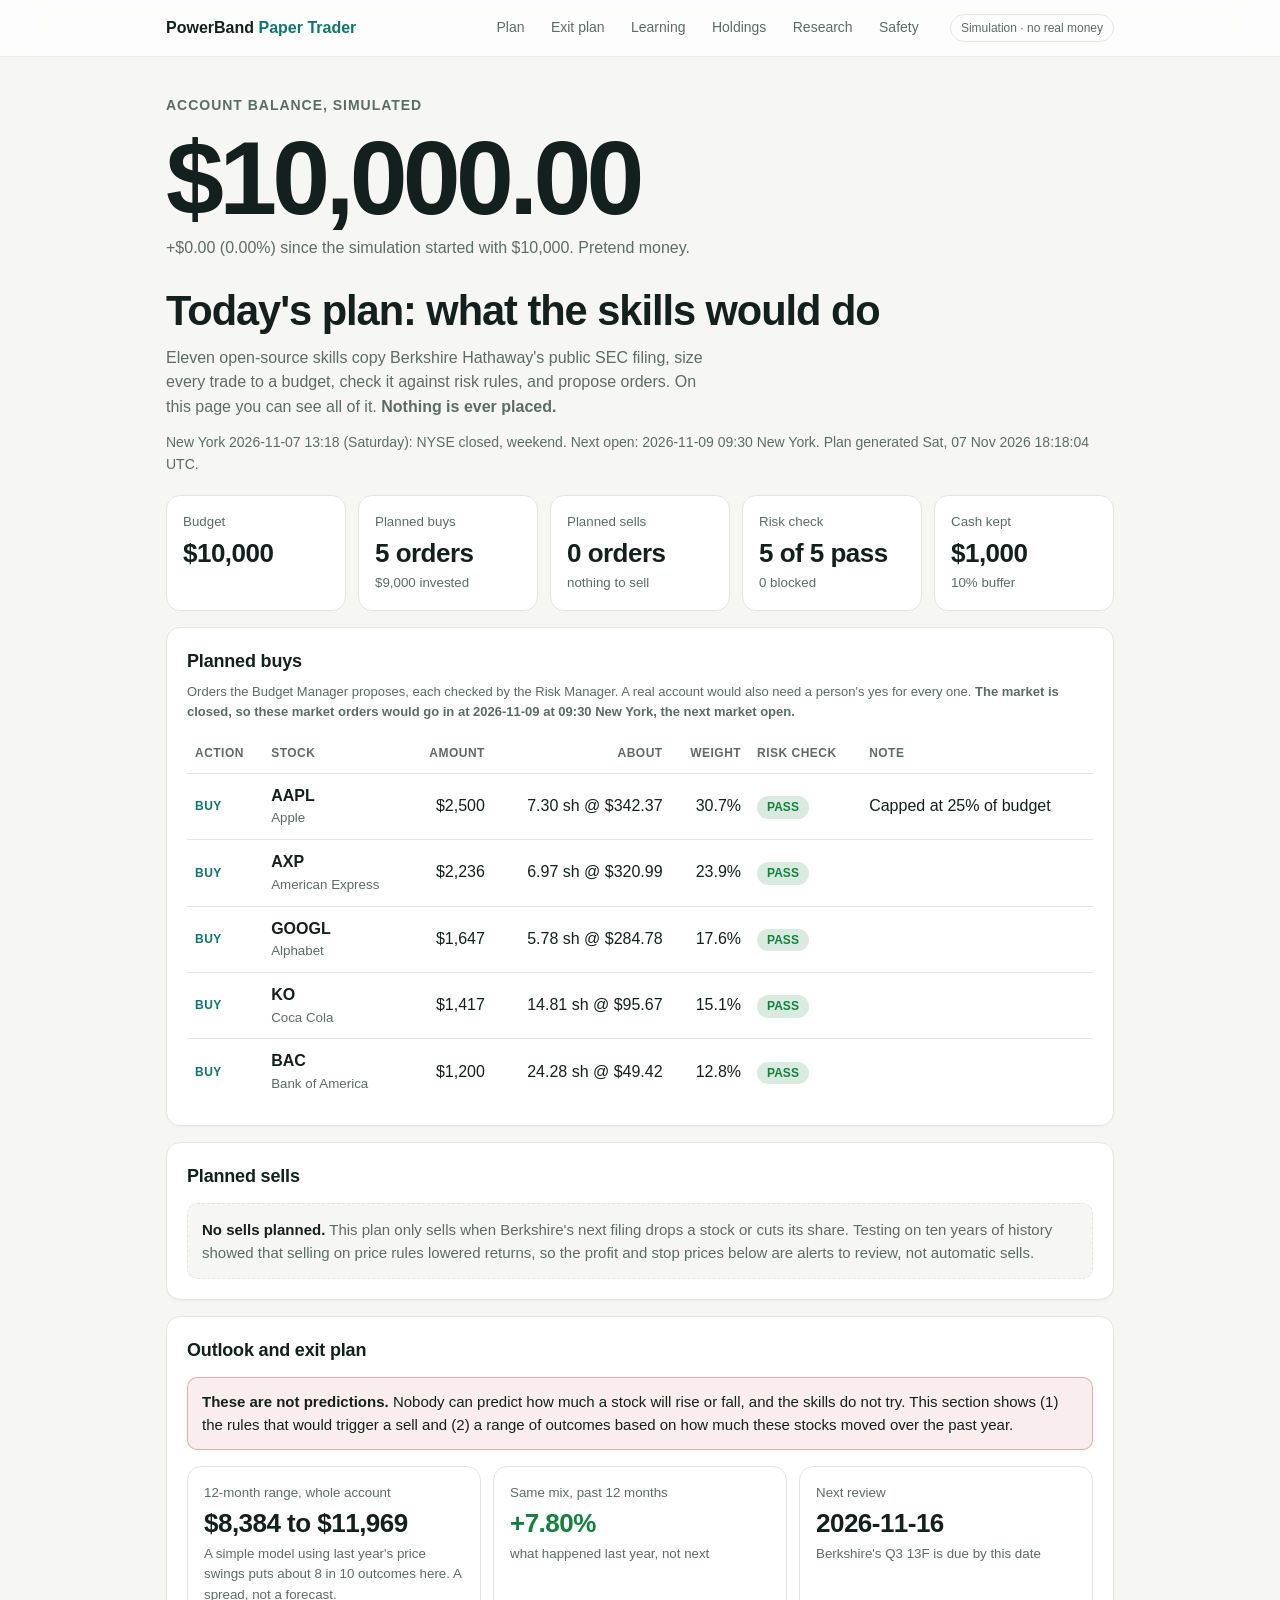
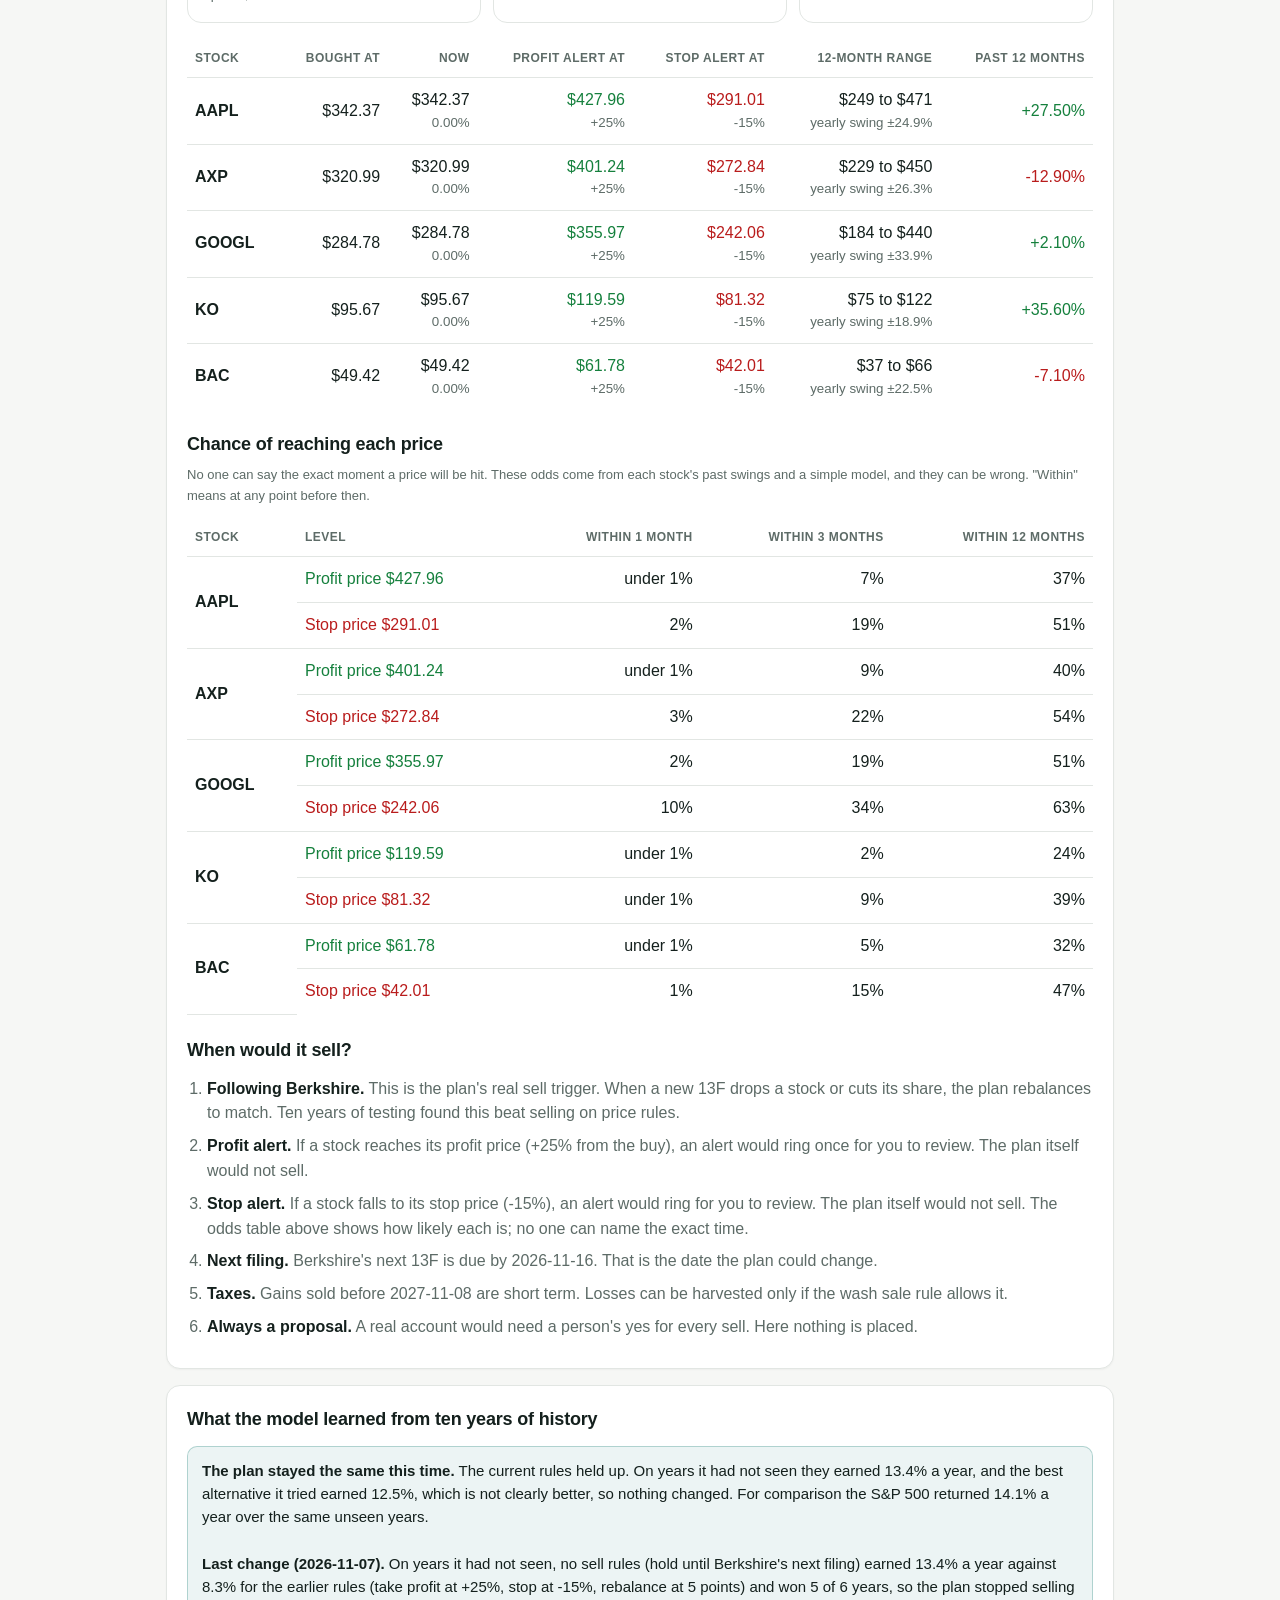
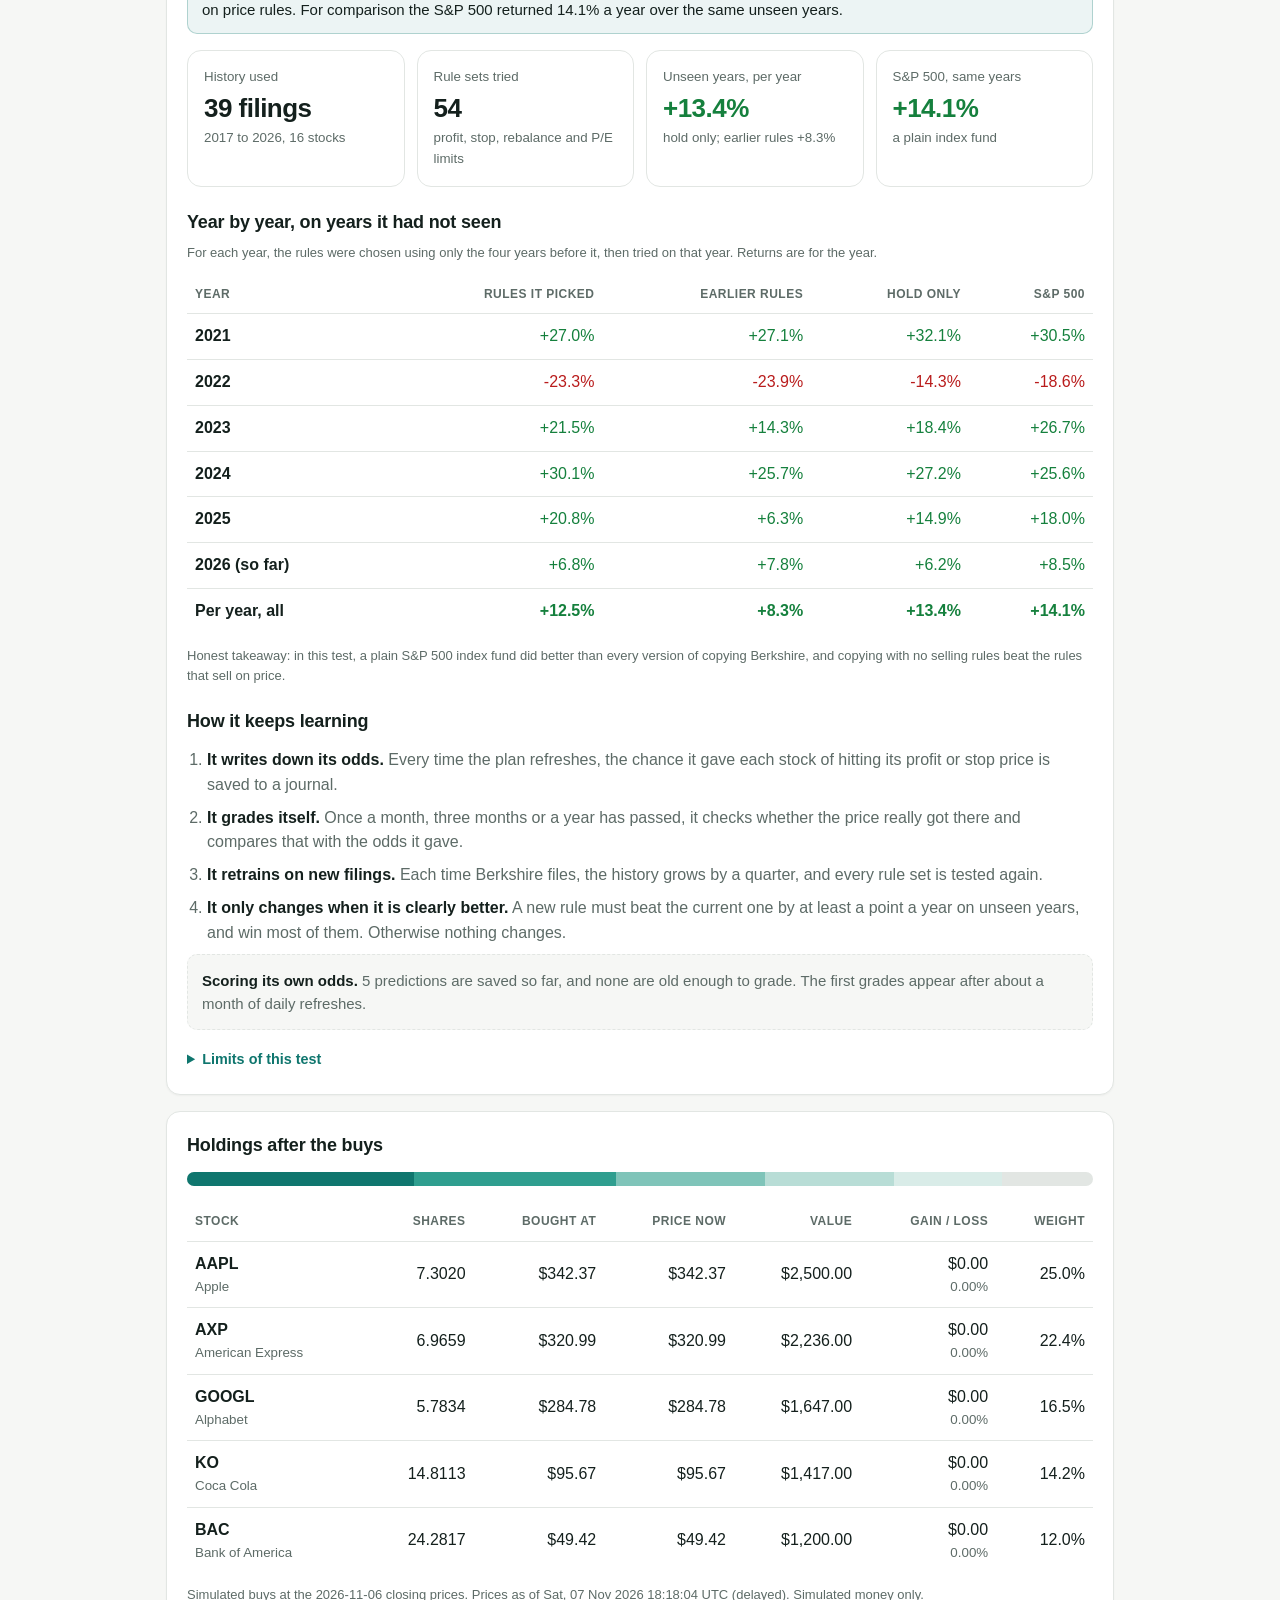
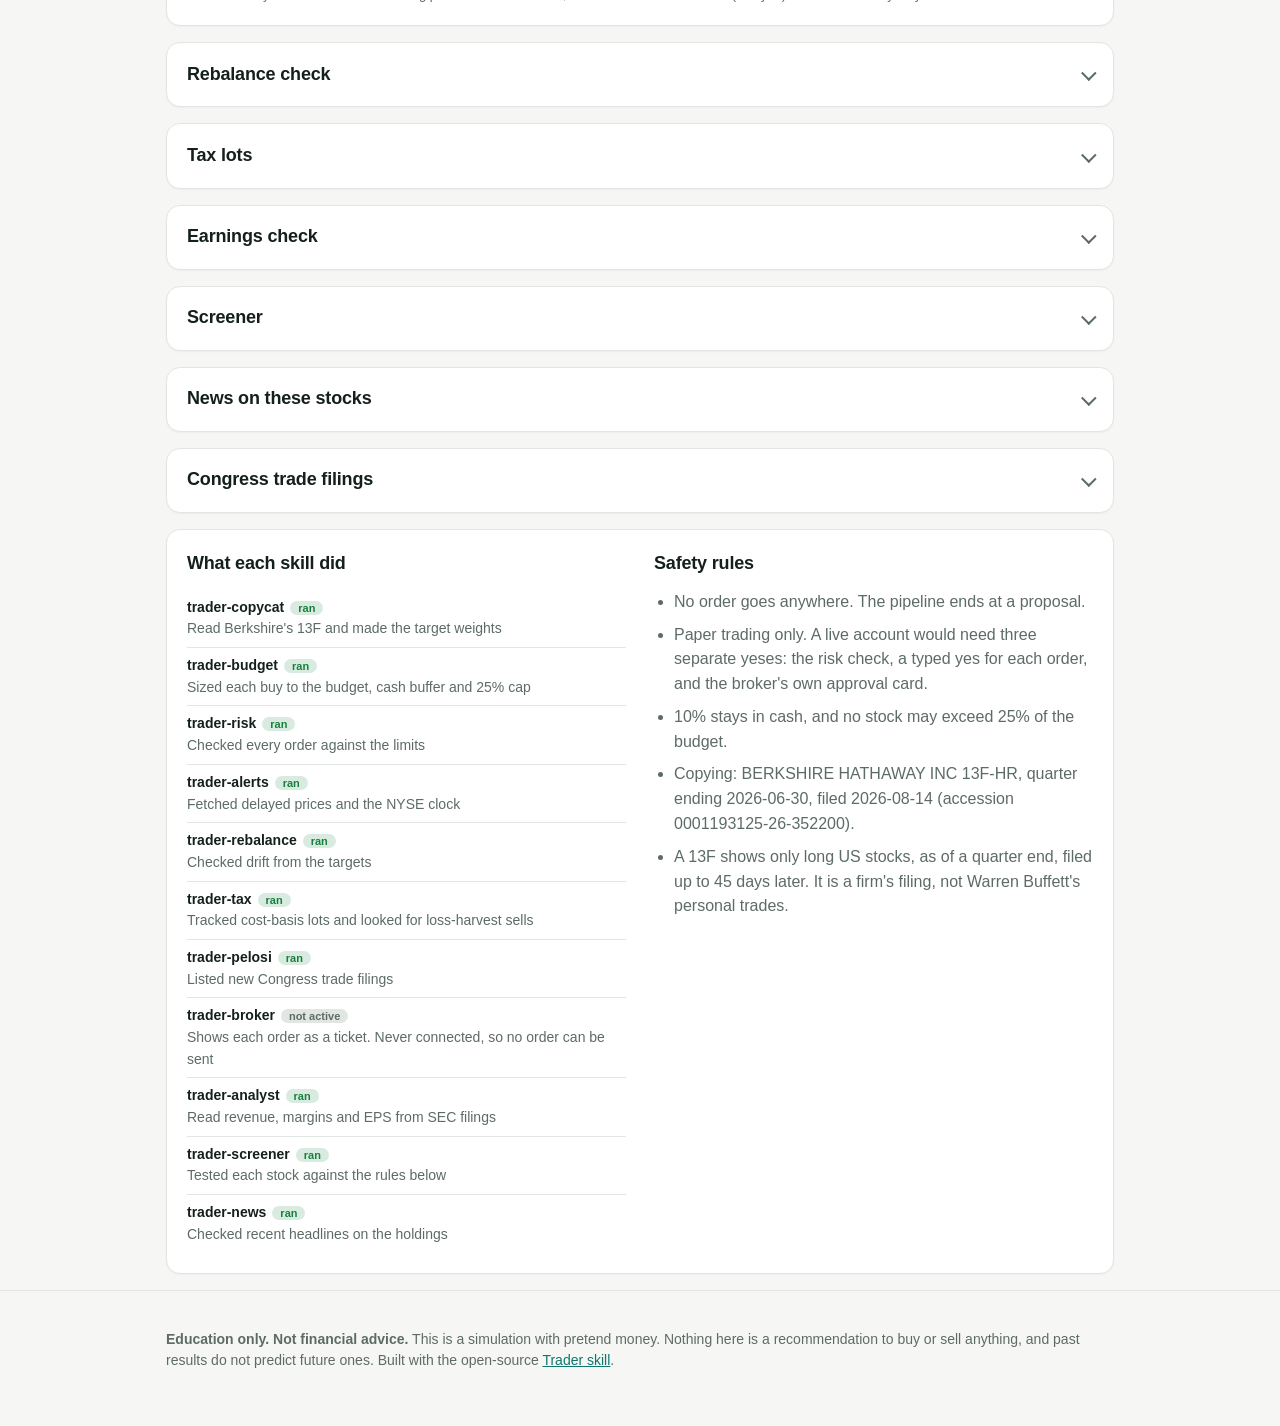
==== index.html @ 928fa353 "Make holdings, rebalance drift, tax lots and exit-plan prices live Co-Authored-By: Claude Sonnet 5.5" ====
<!doctype html>
<html lang="en">
<head>
<meta charset="utf-8">
<meta name="viewport" content="width=device-width, initial-scale=1">
<title>PowerBand Paper Trader</title>
<meta name="description" content="A paper-trading dashboard: a $10,000 simulated portfolio that copies Berkshire Hathaway's public 13F filing. Simulated money only.">
<link rel="icon" href="data:image/svg+xml,%3Csvg xmlns='http://www.w3.org/2000/svg' viewBox='0 0 32 32'%3E%3Crect width='32' height='32' rx='7' fill='%230f766e'/%3E%3Cpath d='M6 22l7-8 5 4 8-10' fill='none' stroke='white' stroke-width='3' stroke-linecap='round' stroke-linejoin='round'/%3E%3C/svg%3E">
<link rel="stylesheet" href="styles.css">
</head>
<body>
<header class="top"><div class="wrap bar">
  <a class="brand" href="/">PowerBand <span>Paper Trader</span></a>
  <nav class="nav" aria-label="Sections"><a href="#plan">Plan</a><a href="#outlook">Exit plan</a><a href="#learning">Learning</a><a href="#holdings-sec">Holdings</a><a href="#research">Research</a><a href="#safety">Safety</a></nav>
  <span class="pill">Simulation · no real money</span>
</div></header>

<main class="wrap">
  <section class="total" aria-live="polite">
    <small>Account balance, simulated</small>
    <div class="big" id="bigtotal">$--</div>
    <div class="bigsub" id="bigsub"></div>
  </section>
  <section class="hero">
    <h1>Today's plan: what the skills would do</h1>
    <p class="lead">Eleven open-source skills copy Berkshire Hathaway's public SEC filing, size every trade to a budget, check it against risk rules, and propose orders. On this page you can see all of it. <b>Nothing is ever placed.</b></p>
    <p class="status" id="status"></p>
  </section>

  <div class="tabs" role="tablist" id="tabs"></div>
  <section class="cards" id="cards"></section>

  <section class="panel" id="plan"><h2>Planned buys</h2>
    <p class="fine top0">Orders the Budget Manager proposes, each checked by the Risk Manager. A real account would also need a person's yes for every one. <b id="buytime"></b></p>
    <div class="tablewrap"><table id="buys"><thead><tr><th>Action</th><th>Stock</th><th class="n">Amount</th><th class="n">About</th><th class="n">Weight</th><th>Risk check</th><th>Note</th></tr></thead><tbody></tbody></table></div>
  </section>

  <section class="panel"><h2>Planned sells</h2><div id="sells"></div></section>

  <section class="panel" id="outlook"><h2>Outlook and exit plan</h2>
    <div class="warn"><b>These are not predictions.</b> Nobody can predict how much a stock will rise or fall, and the skills do not try. This section shows (1) the rules that would trigger a sell and (2) a range of outcomes based on how much these stocks moved over the past year.</div>
    <div class="cards" id="ocards"></div>
    <div class="tablewrap"><table id="exit"><thead><tr><th>Stock</th><th class="n">Bought at</th><th class="n">Now</th><th class="n">Sell for profit at</th><th class="n">Sell to cut loss at</th><th class="n">12-month range</th><th class="n">Past 12 months</th></tr></thead><tbody></tbody></table></div>
    <h2 class="sub">Chance of reaching each price</h2>
    <p class="fine top0">No one can say the exact moment a price will be hit. These odds come from each stock's past swings and a simple model, and they can be wrong. "Within" means at any point before then.</p>
    <div class="tablewrap"><table id="odds"><thead><tr><th>Stock</th><th>Level</th><th class="n">Within 1 month</th><th class="n">Within 3 months</th><th class="n">Within 12 months</th></tr></thead><tbody></tbody></table></div>
    <h2 class="sub">When would it sell?</h2>
    <ol class="steps" id="when"></ol>
  </section>

  <section class="panel" id="learning"><h2>What the model learned from ten years of history</h2>
    <div class="note" id="ldecision"></div>
    <div class="cards" id="lcards"></div>
    <h2 class="sub">Year by year, on years it had not seen</h2>
    <p class="fine top0">For each year, the rules were chosen using only the four years before it, then tried on that year. Returns are for the year.</p>
    <div class="tablewrap"><table id="lfolds"><thead><tr><th>Year</th><th class="n">Rules it picked</th><th class="n">Earlier rules</th><th class="n">Hold only</th><th class="n">S&amp;P 500</th></tr></thead><tbody></tbody></table></div>
    <p class="fine" id="ltake"></p>
    <h2 class="sub">How it keeps learning</h2>
    <ol class="steps">
      <li><b>It writes down its odds.</b> Every time the plan refreshes, the chance it gave each stock of hitting its profit or stop price is saved to a journal.</li>
      <li><b>It grades itself.</b> Once a month, three months or a year has passed, it checks whether the price really got there and compares that with the odds it gave.</li>
      <li><b>It retrains on new filings.</b> Each time Berkshire files, the history grows by a quarter, and every rule set is tested again.</li>
      <li><b>It only changes when it is clearly better.</b> A new rule must beat the current one by at least a point a year on unseen years, and win most of them. Otherwise nothing changes.</li>
    </ol>
    <div class="empty" id="lcal"></div>
    <details class="inner"><summary>Limits of this test</summary><ul class="notes" id="lcav"></ul></details>
  </section>

  <section class="panel" id="holdings-sec"><h2>Holdings after the buys</h2>
    <div class="alloc" id="alloc" aria-hidden="true"></div>
    <div class="tablewrap"><table id="holdings"><thead><tr><th>Stock</th><th class="n">Shares</th><th class="n">Bought at</th><th class="n">Price now</th><th class="n">Value</th><th class="n">Gain / loss</th><th class="n">Weight</th></tr></thead><tbody></tbody></table></div>
    <p class="fine" id="stamp"></p>
  </section>

  <details class="panel fold" id="research"><summary><h2>Rebalance check</h2></summary>
    <p class="fine top0" id="rebnote"></p>
    <div class="tablewrap"><table id="reb"><thead><tr><th>Stock</th><th class="n">Now</th><th class="n">Target</th><th class="n">Drift</th><th>Action</th></tr></thead><tbody></tbody></table></div>
  </details>

  <details class="panel fold"><summary><h2>Tax lots</h2></summary>
    <div class="tablewrap"><table id="lots"><thead><tr><th>Lot</th><th>Bought</th><th class="n">Shares</th><th class="n">Cost</th><th class="n">Value</th><th class="n">Gain / loss</th><th>Term</th></tr></thead><tbody></tbody></table></div>
    <p class="fine" id="taxnote"></p>
  </details>

  <details class="panel fold"><summary><h2>Earnings check</h2></summary>
    <p class="fine top0">Read straight from each company's SEC filings (latest quarter against the same quarter a year earlier, plus trailing twelve months).</p>
    <div class="tablewrap"><table id="earn"><thead><tr><th>Stock</th><th>Quarter ended</th><th class="n">Revenue (12 mo)</th><th class="n">Revenue growth</th><th class="n">EPS (12 mo)</th><th class="n">Operating margin</th></tr></thead><tbody></tbody></table></div>
  </details>

  <details class="panel fold"><summary><h2>Screener</h2></summary>
    <p class="fine top0" id="scrnote"></p>
    <div class="tablewrap"><table id="scr"><thead><tr><th>Stock</th><th>Result</th><th>Why</th></tr></thead><tbody></tbody></table></div>
  </details>

  <details class="panel fold"><summary><h2>News on these stocks</h2></summary>
    <p class="fine top0">Headlines from the last 72 hours. The monitor flags them; it does not trade on them.</p>
    <ul class="list news" id="news"></ul>
  </details>

  <details class="panel fold"><summary><h2>Congress trade filings</h2></summary>
    <p class="fine top0">Latest stock-trade disclosures filed by Nancy Pelosi with the House Clerk. The tracker lists new filings; it does not copy them.</p>
    <ul class="list" id="congress"></ul>
  </details>

  <section class="panel two" id="safety">
    <div><h2>What each skill did</h2><ul class="skills" id="skills"></ul></div>
    <div><h2>Safety rules</h2>
      <ul class="notes">
        <li>No order goes anywhere. The pipeline ends at a proposal.</li>
        <li>Paper trading only. A live account would need three separate yeses: the risk check, a typed yes for each order, and the broker's own approval card.</li>
        <li>10% stays in cash, and no stock may exceed 25% of the budget.</li>
        <li id="srcnote"></li>
        <li>A 13F shows only long US stocks, as of a quarter end, filed up to 45 days later. It is a firm's filing, not Warren Buffett's personal trades.</li>
      </ul></div>
  </section>
</main>

<footer class="foot"><div class="wrap">
  <p><b>Education only. Not financial advice.</b> This is a simulation with pretend money. Nothing here is a recommendation to buy or sell anything, and past results do not predict future ones. Built with the open-source <a href="https://github.com/Jakeschincariol/trader-skill">Trader skill</a>.</p>
</div></footer>
<script src="app.js"></script>
</body>
</html>
---- styles.css ----
:root{--bg:#f6f7f5;--card:#fff;--ink:#14201d;--mute:#5d6b67;--line:#e2e6e3;--brand:#0f766e;--up:#15803d;--down:#b91c1c;--bar1:#0f766e;--bar2:#2f9e8f;--bar3:#7fc4b9;--bar4:#b8ddd6;--bar5:#d9ece8}
@media (prefers-color-scheme:dark){:root:not([data-theme=light]){--bg:#0d1412;--card:#141d1a;--ink:#e8f0ed;--line:#25322e;--brand:#2dd4bf;--up:#4ade80;--down:#f87171;--bar1:#2dd4bf;--bar2:#1fa898;--bar3:#17806f;--bar4:#115e52;--bar5:#0d4a41}}
@media (prefers-color-scheme:dark){:root:not([data-theme=light]){--mute:#9bafa8}}
*{box-sizing:border-box}
body{margin:0;background:var(--bg);color:var(--ink);font:16px/1.55 -apple-system,BlinkMacSystemFont,"Segoe UI",Roboto,sans-serif}
.wrap{max-width:980px;margin:0 auto;padding:0 16px}
.top{position:sticky;top:0;z-index:10;background:color-mix(in srgb,var(--card) 72%,transparent);-webkit-backdrop-filter:blur(20px) saturate(180%);backdrop-filter:blur(20px) saturate(180%);border-bottom:1px solid color-mix(in srgb,var(--line) 70%,transparent)}
.bar{display:flex;justify-content:space-between;align-items:center;gap:12px;height:56px}
.brand{font-weight:700;color:var(--ink);text-decoration:none}.brand span{color:var(--brand)}
.pill{font-size:12px;border:1px solid var(--line);border-radius:99px;padding:4px 10px;color:var(--mute);white-space:nowrap}
.hero{padding:40px 0 20px}
h1{font-size:clamp(1.75rem,5vw,2.6rem);line-height:1.08;margin:0 0 .75rem;letter-spacing:-.025em;font-weight:700}
h2{font-size:1.125rem;margin:0 0 .75rem;letter-spacing:-.01em}
.lead{color:var(--mute);max-width:62ch;margin:0}
.tabs{display:flex;gap:8px;margin:20px 0}
.tabs button{font:inherit;font-weight:600;padding:9px 18px;border-radius:99px;border:1px solid var(--line);background:var(--card);color:var(--ink);cursor:pointer}
.tabs button[aria-selected=true]{background:var(--brand);border-color:var(--brand);color:#fff}
.cards{display:grid;grid-template-columns:repeat(auto-fit,minmax(165px,1fr));gap:12px;margin-bottom:16px}
.card{background:var(--card);border:1px solid var(--line);border-radius:14px;padding:16px}
.card small{color:var(--mute);display:block}.card b{font-size:26px;letter-spacing:-.02em;font-variant-numeric:tabular-nums}
.panel{background:var(--card);border:1px solid var(--line);border-radius:14px;padding:20px;margin-bottom:16px}
.two{display:grid;grid-template-columns:1fr 1fr;gap:28px}
@media(max-width:720px){.two{grid-template-columns:1fr}}
.alloc{display:flex;height:14px;border-radius:7px;overflow:hidden;margin-bottom:16px;background:var(--line)}
.tablewrap{overflow-x:auto}
table{width:100%;border-collapse:collapse;font-variant-numeric:tabular-nums;min-width:600px}
th,td{padding:10px 8px;border-bottom:1px solid var(--line);text-align:left;white-space:nowrap}
th{font-size:12px;color:var(--mute);font-weight:600;text-transform:uppercase;letter-spacing:.04em}
.n{text-align:right}tbody tr:last-child td{border-bottom:0}
td small{display:block;color:var(--mute)}
.up{color:var(--up)}.down{color:var(--down)}
.fine{font-size:13px;color:var(--mute);margin:12px 0 0}
.steps,.notes{margin:0;padding-left:20px;color:var(--mute)}.steps li,.notes li{margin-bottom:8px}.steps b{color:var(--ink)}
.foot{border-top:1px solid var(--line);padding:24px 0 40px;color:var(--mute);font-size:14px}
a{color:var(--brand)}
.status{font-size:14px;color:var(--mute);margin:12px 0 0}
.top0{margin:-6px 0 12px}
.v{display:inline-block;font-size:12px;font-weight:700;border-radius:99px;padding:2px 10px}
.v.PASS{background:color-mix(in srgb,var(--up) 16%,transparent);color:var(--up)}
.v.BLOCK{background:color-mix(in srgb,var(--down) 16%,transparent);color:var(--down)}
.act{font-weight:700;letter-spacing:.04em;font-size:12px;color:var(--brand)}
.empty{background:var(--bg);border:1px dashed var(--line);border-radius:10px;padding:14px;color:var(--mute);font-size:15px}
.empty b{color:var(--ink)}
.list{list-style:none;margin:0;padding:0}.list li{padding:9px 0;border-bottom:1px solid var(--line);display:flex;justify-content:space-between;gap:10px}.list li:last-child{border:0}
.skills{list-style:none;margin:0;padding:0}.skills li{padding:7px 0;border-bottom:1px solid var(--line);font-size:14px;color:var(--mute)}.skills li:last-child{border:0}
.skills b{color:var(--ink);display:block}.tag{font-size:11px;font-weight:700;border-radius:99px;padding:1px 8px;margin-left:6px;background:var(--line);color:var(--mute)}.tag.ran{background:color-mix(in srgb,var(--up) 16%,transparent);color:var(--up)}
.news li{display:block}.news small{display:block;color:var(--mute);font-size:12px}
.total{padding:36px 0 4px;text-align:left}
.total small{color:var(--mute);font-size:14px;font-weight:600;text-transform:uppercase;letter-spacing:.06em}
.big{font-size:clamp(48px,12vw,104px);font-weight:800;line-height:1;letter-spacing:-.04em;font-variant-numeric:tabular-nums;margin:8px 0 6px}
.bigsub{color:var(--mute);font-size:16px}.bigsub .up,.bigsub .down{font-weight:700}
.hero{padding-top:24px}
.warn{background:color-mix(in srgb,var(--down) 8%,transparent);border:1px solid color-mix(in srgb,var(--down) 30%,transparent);border-radius:10px;padding:12px 14px;margin:0 0 16px;font-size:15px}
h2.sub{margin-top:22px}td small.n,td.n small{display:block;color:var(--mute)}

/* ---- Apple-style refinements ---- */
html{scroll-behavior:smooth;scroll-padding-top:4.5rem}
.nav{display:flex;gap:.25rem;margin-left:auto;margin-right:.5rem;overflow-x:auto;scrollbar-width:none}
.nav::-webkit-scrollbar{display:none}
.nav a{color:var(--mute);text-decoration:none;font-size:.875rem;font-weight:500;padding:.35rem .7rem;border-radius:99px;white-space:nowrap;transition:background-color .15s,color .15s}
.nav a:hover{background:color-mix(in srgb,var(--ink) 7%,transparent);color:var(--ink)}
@media(max-width:640px){.pill{display:none}.nav{margin-right:0}}
/* press feedback is instant: it lives on :active, not on release */
.tabs button,.nav a,summary{transition:transform .1s ease-out,background-color .15s}
.tabs button:active,.nav a:active{transform:scale(.96)}
.card,.panel{transition:transform .2s cubic-bezier(.2,.8,.2,1),box-shadow .2s}
.panel{box-shadow:0 1px 2px rgba(0,0,0,.04)}
/* big number: heavy, tightly tracked, tabular so digits never jump while it counts */
.big{letter-spacing:-.045em;font-feature-settings:"tnum"}
.total small{letter-spacing:.07em}
/* folded sections: the common path stays open, detail is one tap deeper */
.fold{padding:0}
.fold>summary{list-style:none;cursor:pointer;padding:1.1rem 1.25rem;display:flex;justify-content:space-between;align-items:center;gap:1rem;-webkit-user-select:none;user-select:none}
.fold>summary::-webkit-details-marker{display:none}
.fold>summary h2{margin:0}
.fold>summary::after{content:"";width:.55rem;height:.55rem;border-right:2px solid var(--mute);border-bottom:2px solid var(--mute);transform:rotate(45deg) translateY(-2px);transition:transform .25s cubic-bezier(.2,.8,.2,1);flex:none}
.fold[open]>summary::after{transform:rotate(-135deg) translateY(-2px)}
.fold>summary:active{background:color-mix(in srgb,var(--ink) 4%,transparent)}
.fold>:not(summary){margin-left:1.25rem;margin-right:1.25rem}
.fold>:last-child{margin-bottom:1.25rem}
.fold[open]>summary{padding-bottom:.6rem}
.foldhint{font-size:.8125rem;color:var(--mute);margin:.25rem 0 1rem}
/* accessibility */
@media (prefers-reduced-motion:reduce){html{scroll-behavior:auto}*{transition-duration:.01ms!important;animation:none!important}}
@media (prefers-reduced-transparency:reduce){.top{background:var(--card);-webkit-backdrop-filter:none;backdrop-filter:none}}
@media (prefers-contrast:more){:root{--line:#7a8782;--mute:#2f3a37}.panel,.card{border-width:2px}.top{background:var(--card);-webkit-backdrop-filter:none;backdrop-filter:none}}
@media (prefers-contrast:more) and (prefers-color-scheme:dark){:root:not([data-theme=light]){--line:#8aa09a;--mute:#cfe0da}}
:focus-visible{outline:2px solid var(--brand);outline-offset:2px;border-radius:6px}
.note{background:color-mix(in srgb,var(--brand) 8%,transparent);border:1px solid color-mix(in srgb,var(--brand) 28%,transparent);border-radius:10px;padding:12px 14px;margin:0 0 16px;font-size:15px}
details.inner{margin-top:14px}details.inner summary{cursor:pointer;color:var(--brand);font-size:.9rem;font-weight:600;padding:.25rem 0}
.livedot{display:inline-block;font-size:.72em;font-weight:600;padding:.05em .45em;border-radius:99px;background:color-mix(in srgb,var(--up,#1a7f37) 16%,transparent);color:var(--up,#1a7f37);vertical-align:.08em}
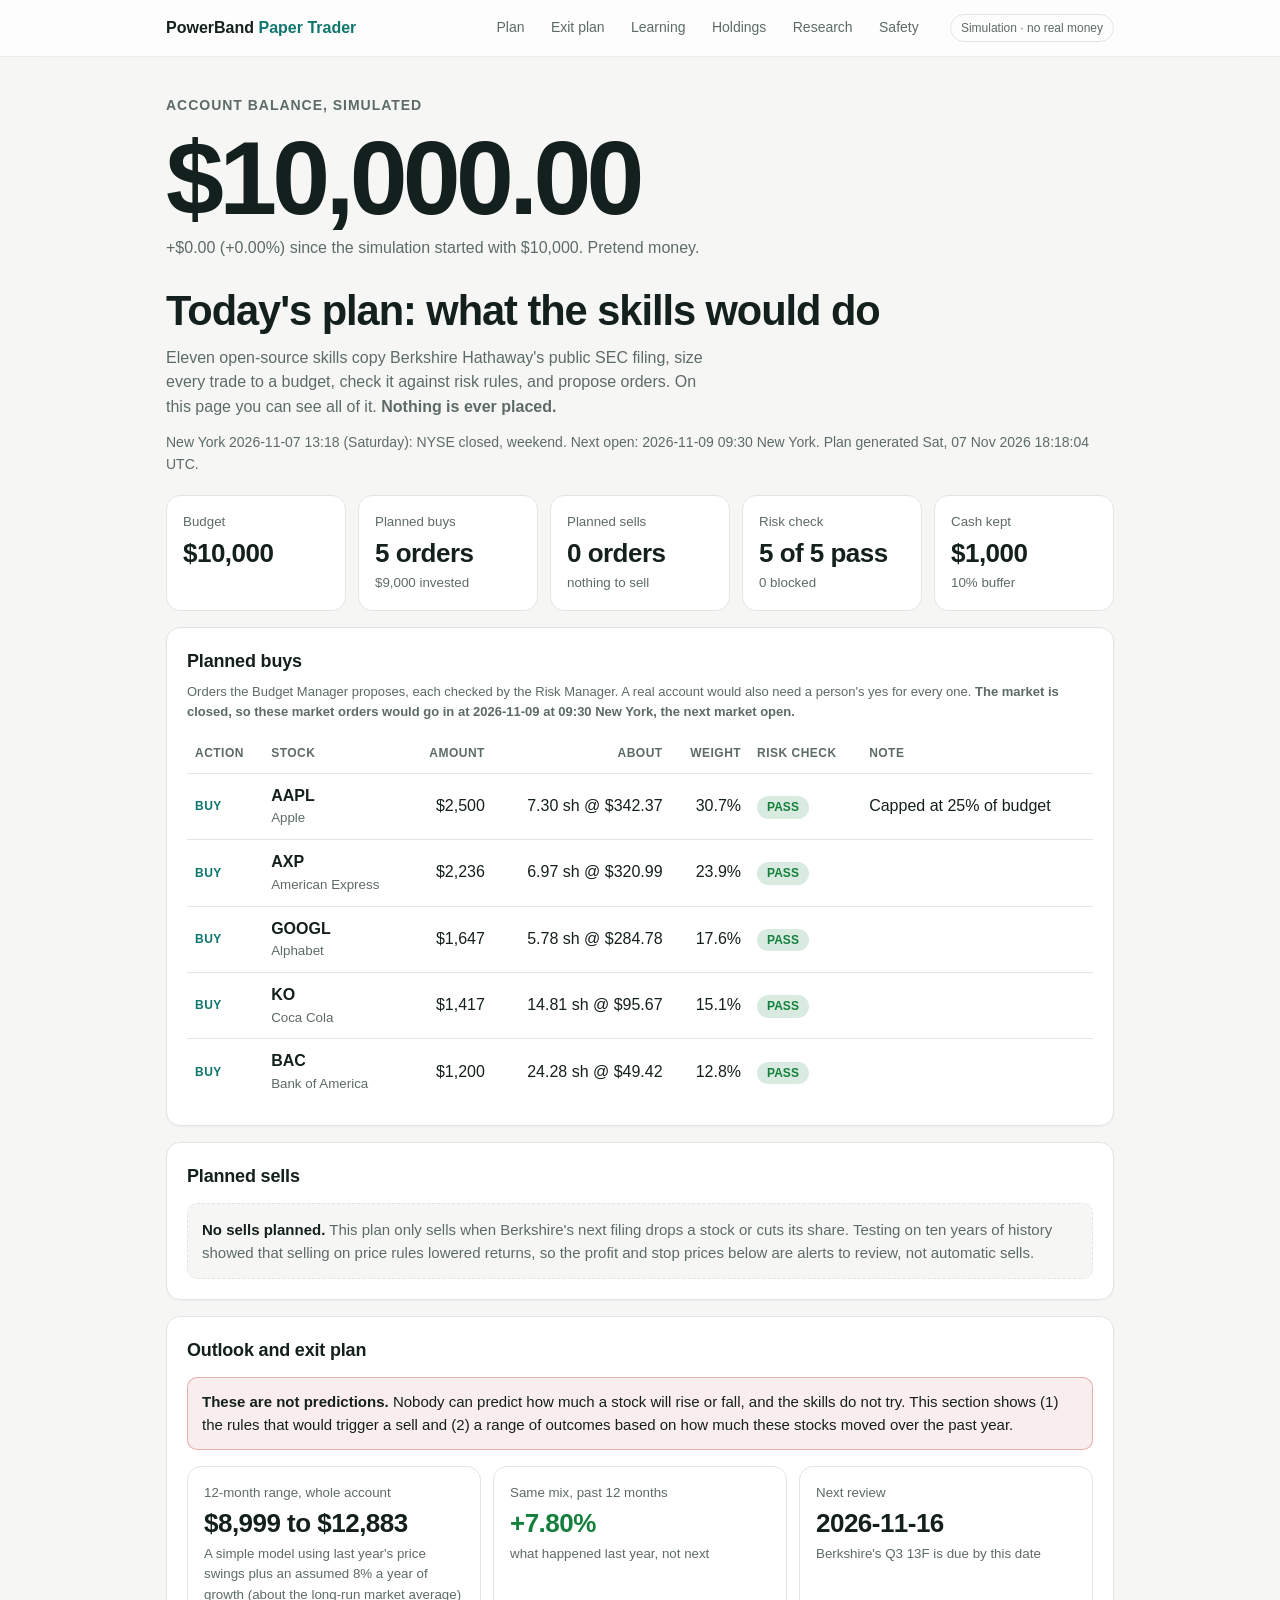
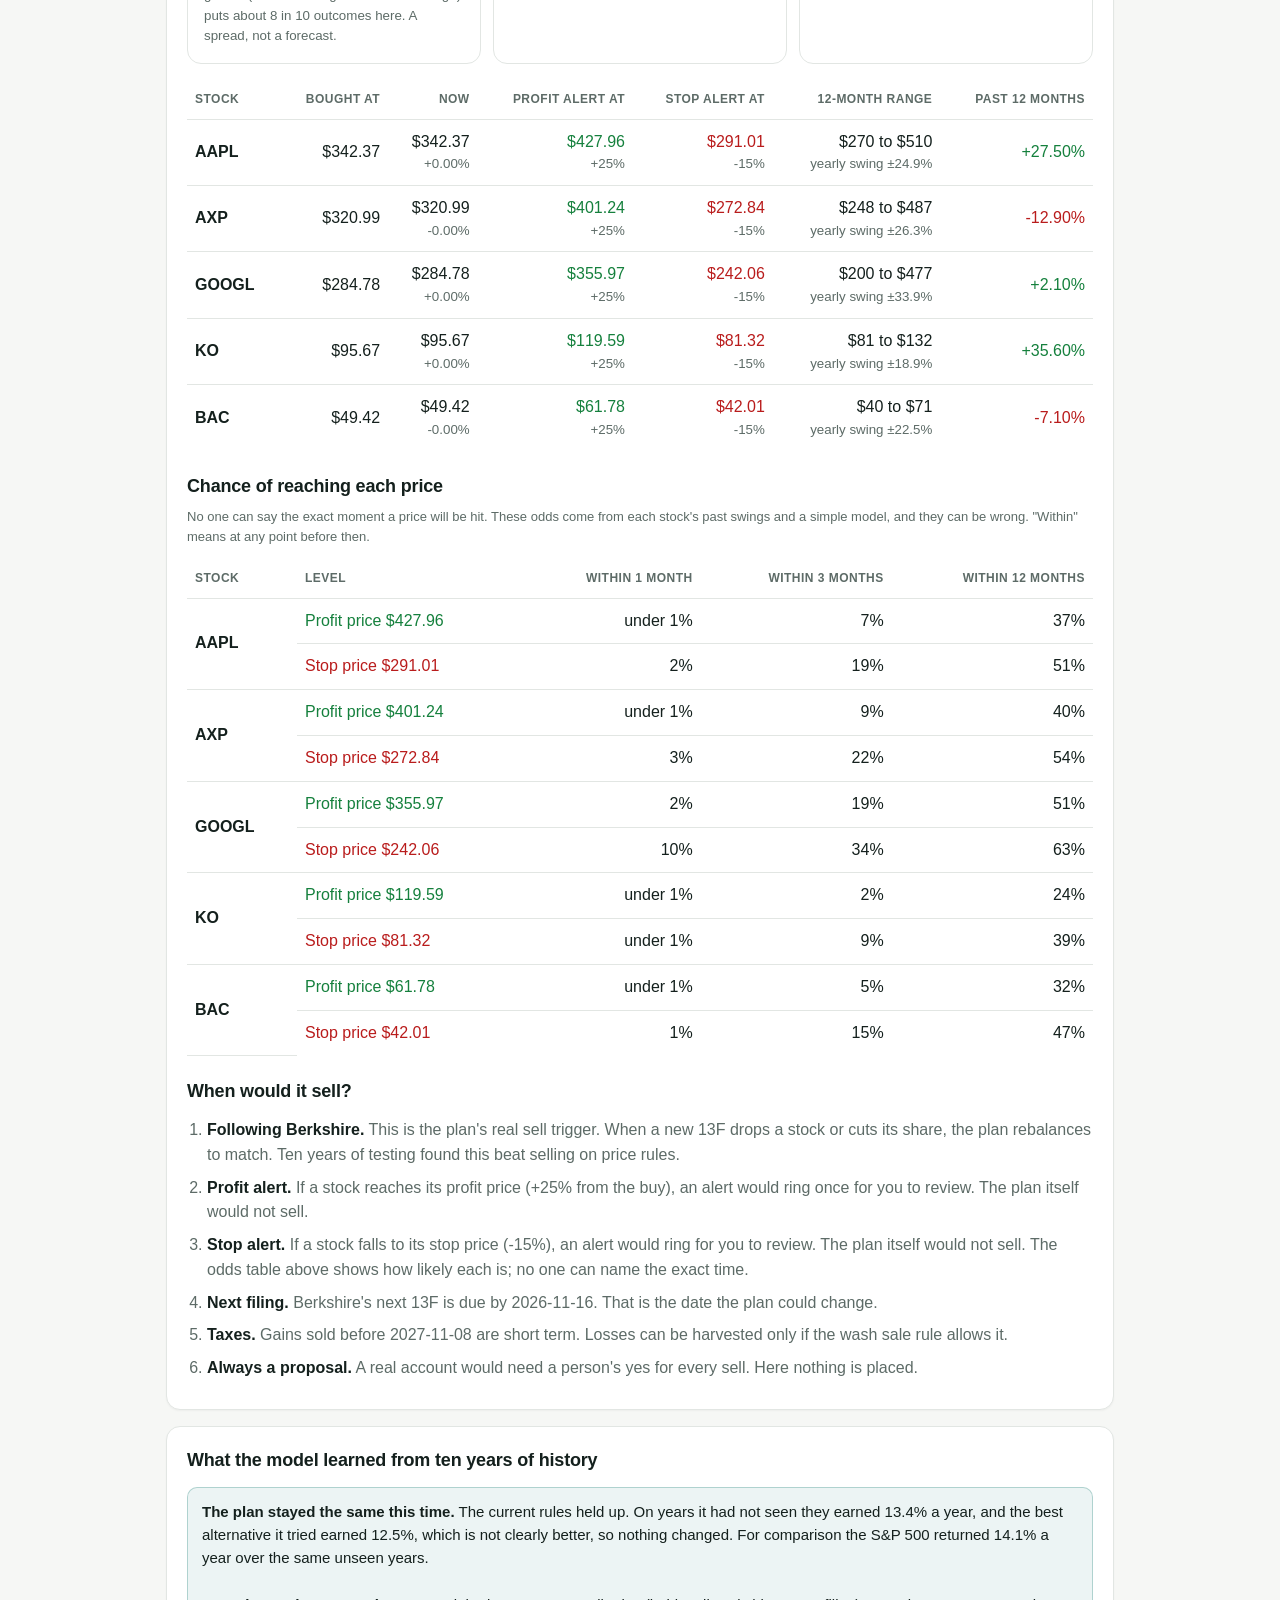
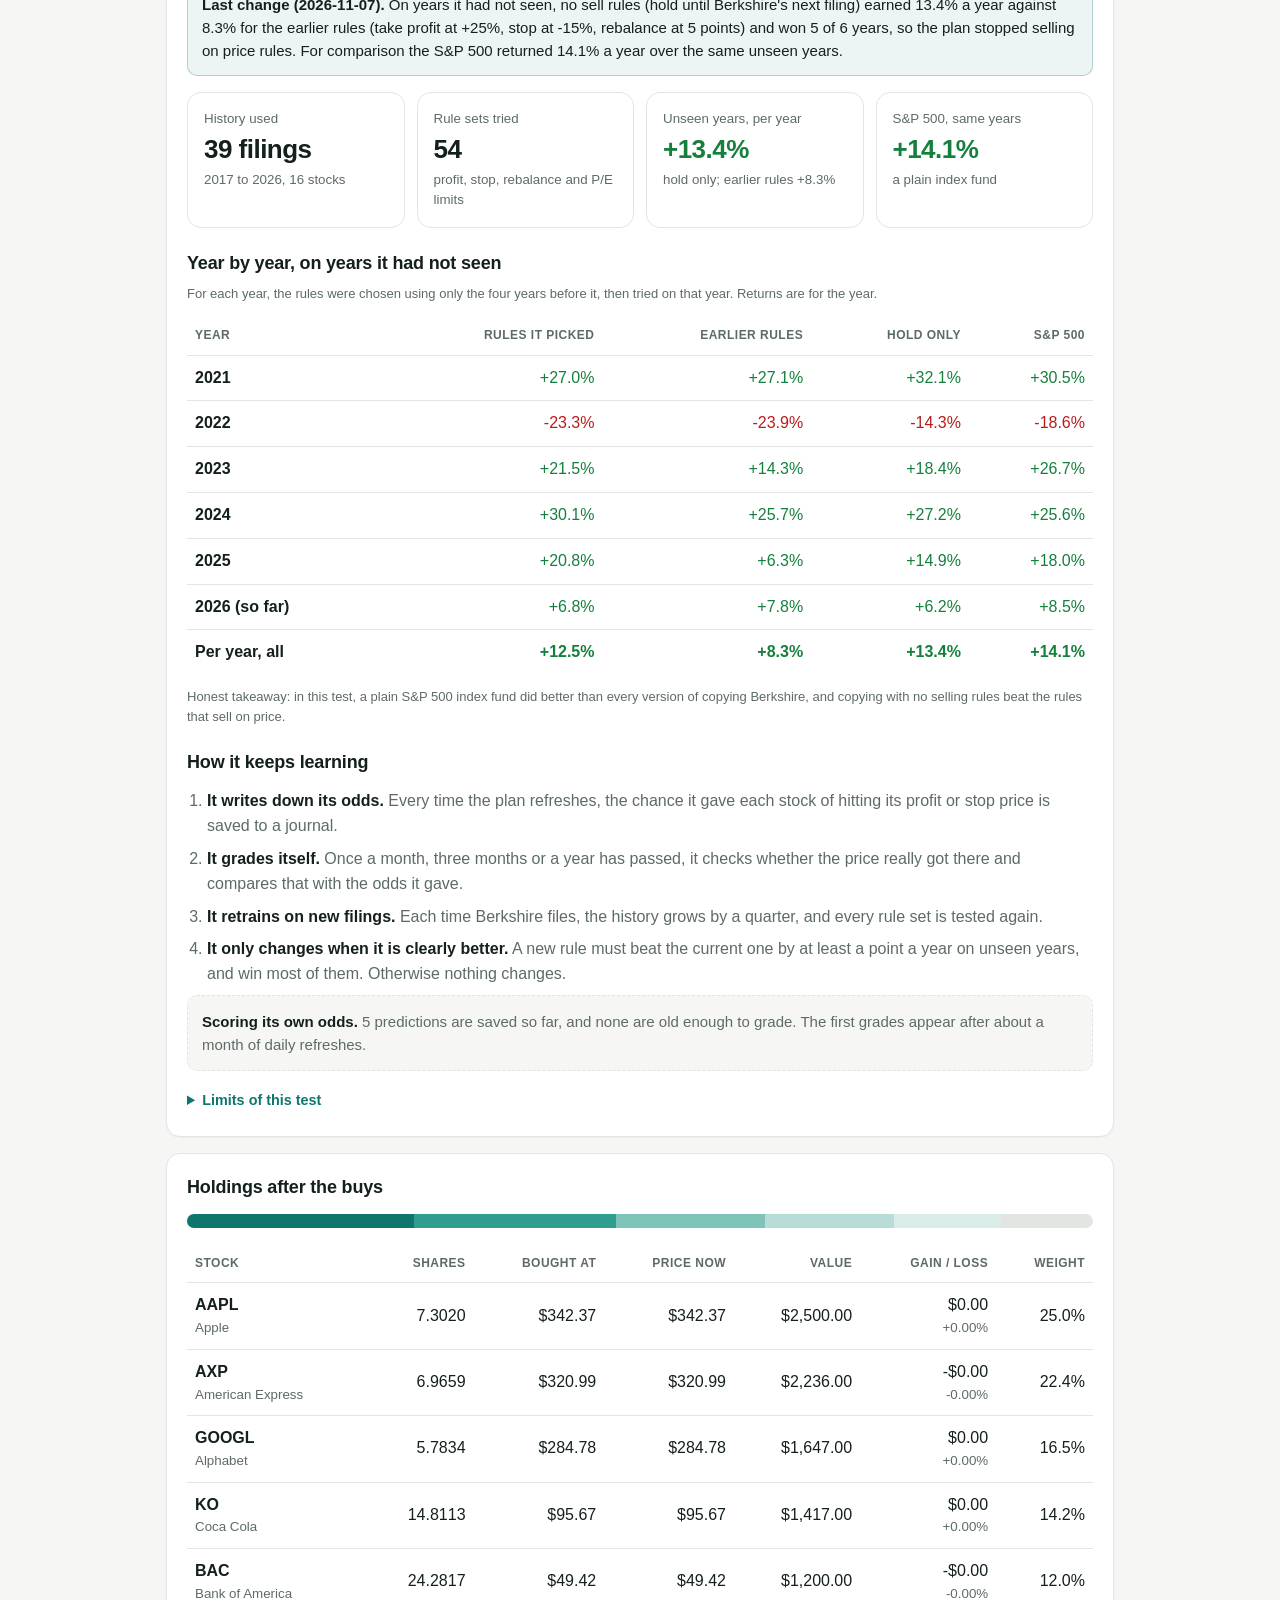
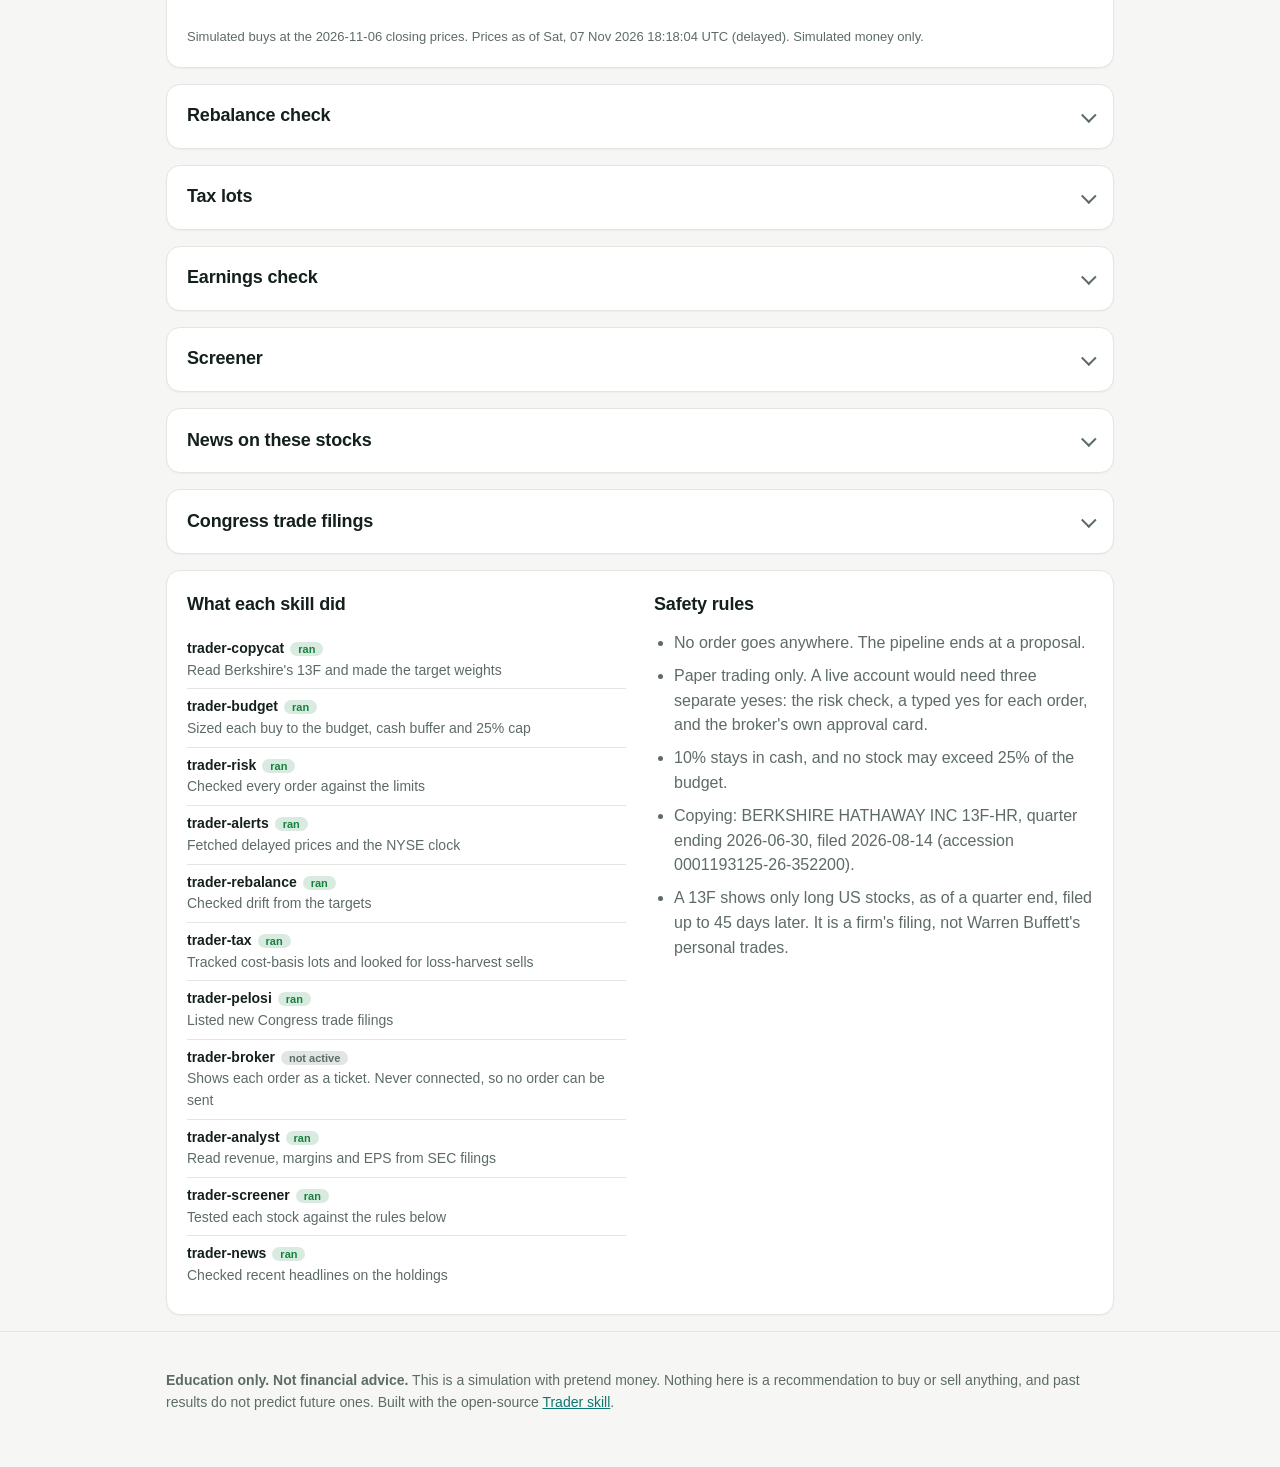
==== commit d89c5b0a: "Live total updates every second via a Cloudflare Worker quote proxy The page polls powerband-quotes " ====
--- a/index.html
+++ b/index.html
@@ -118,6 +118,6 @@
 <footer class="foot"><div class="wrap">
   <p><b>Education only. Not financial advice.</b> This is a simulation with pretend money. Nothing here is a recommendation to buy or sell anything, and past results do not predict future ones. Built with the open-source <a href="https://github.com/Jakeschincariol/trader-skill">Trader skill</a>.</p>
 </div></footer>
-<script src="app.js"></script>
+<script src="app.js?v=2"></script>
 </body>
 </html>
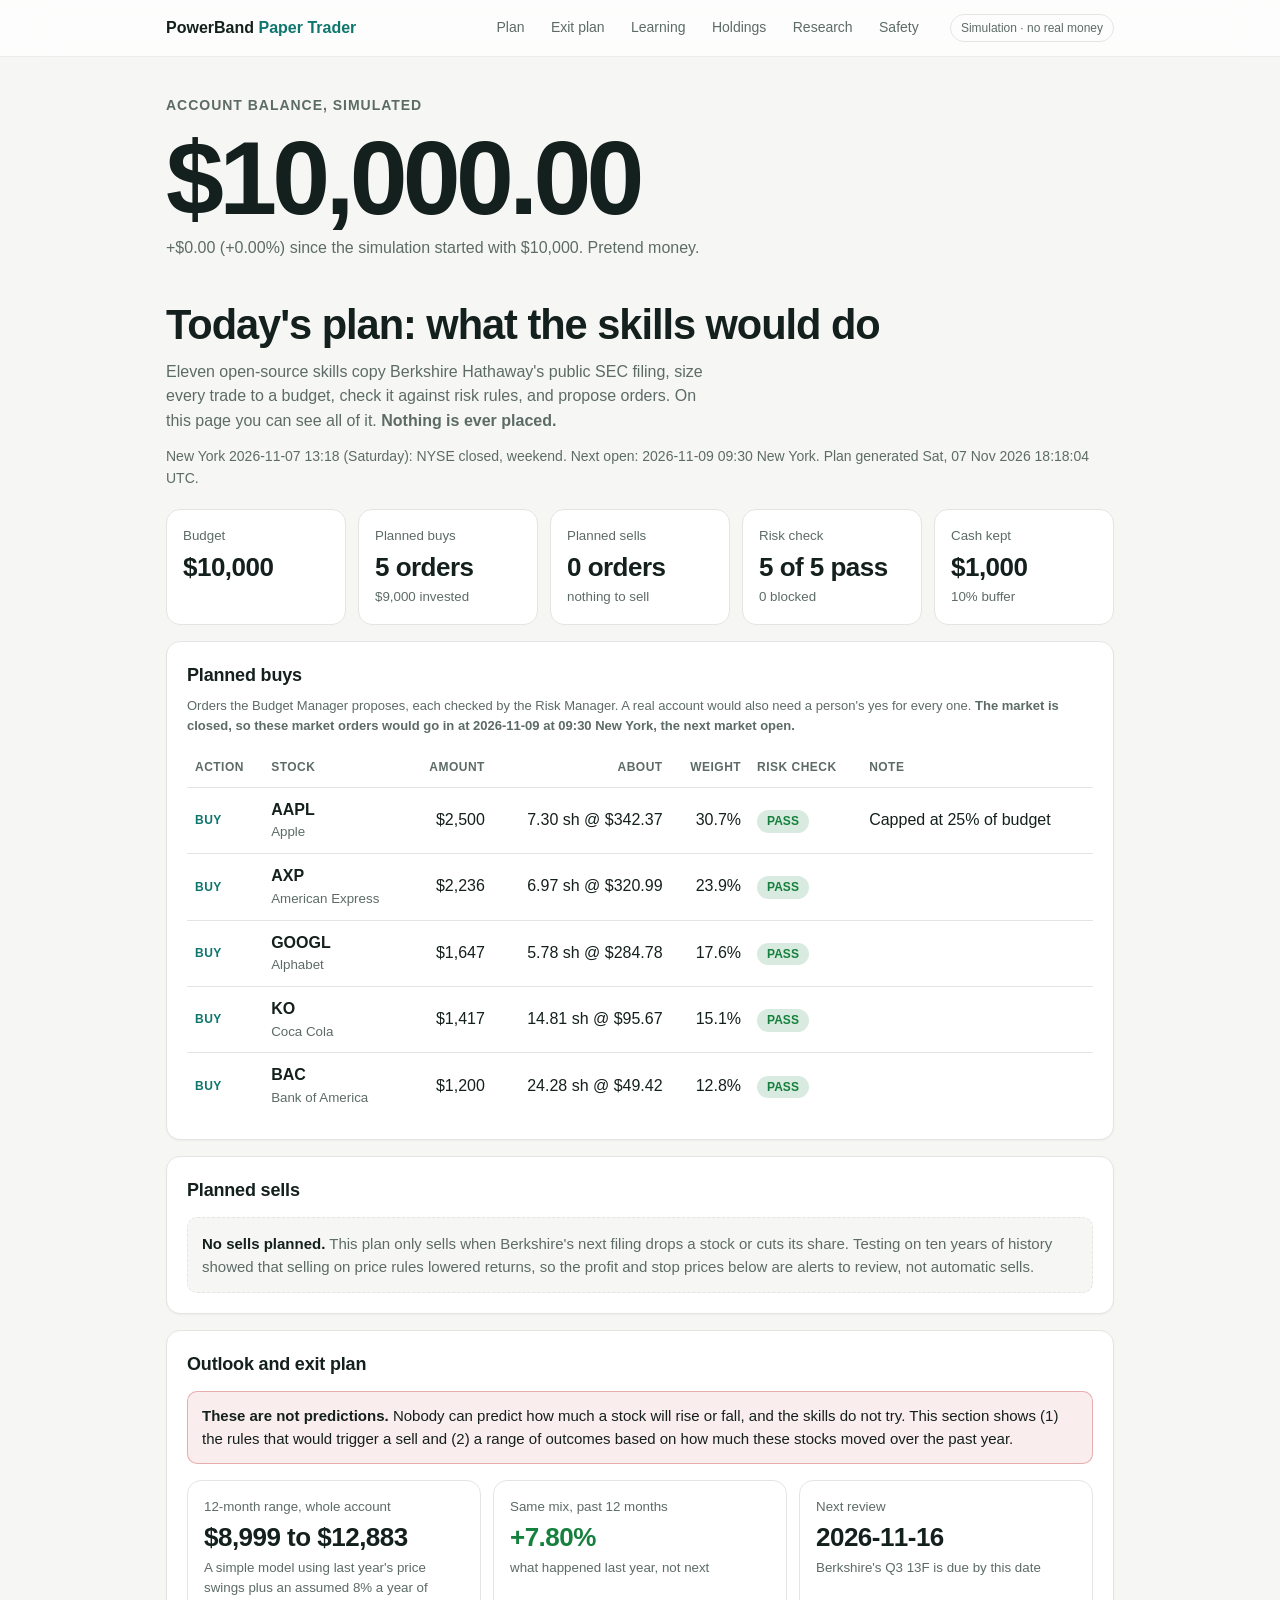
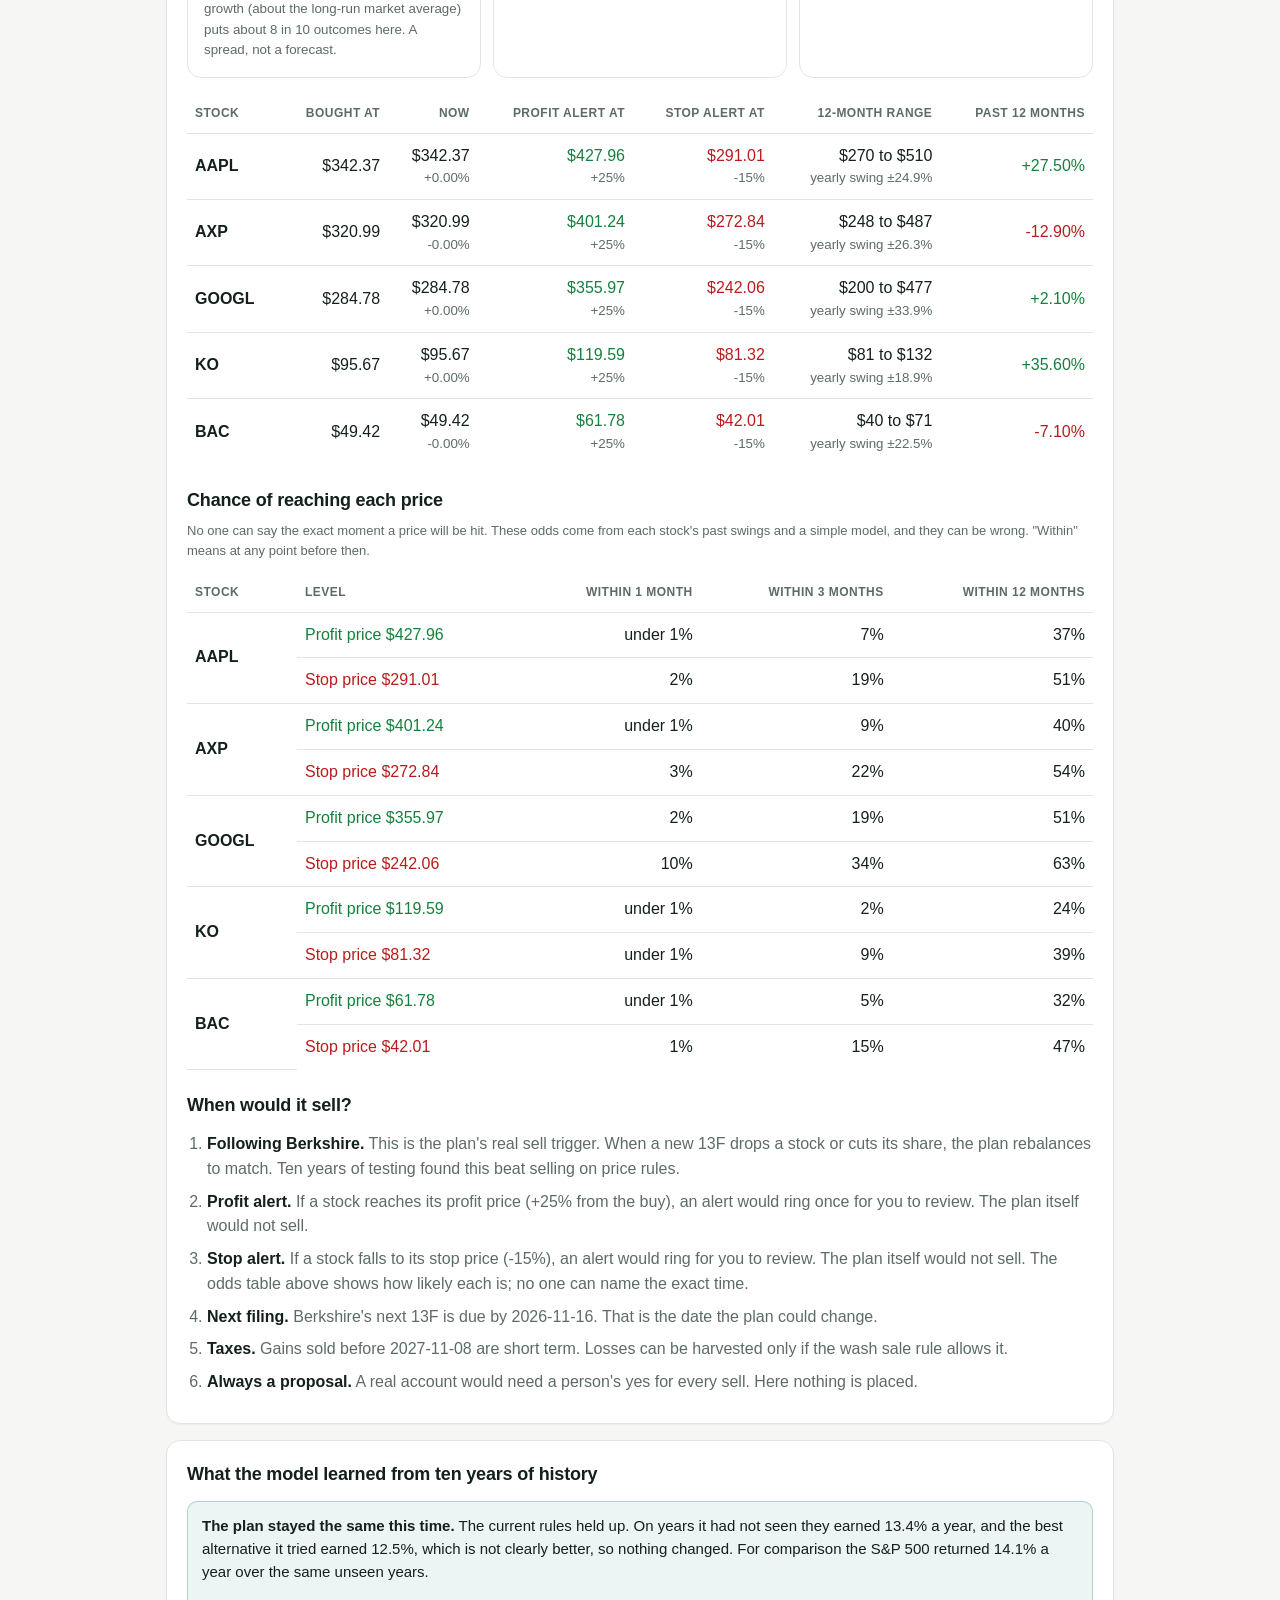
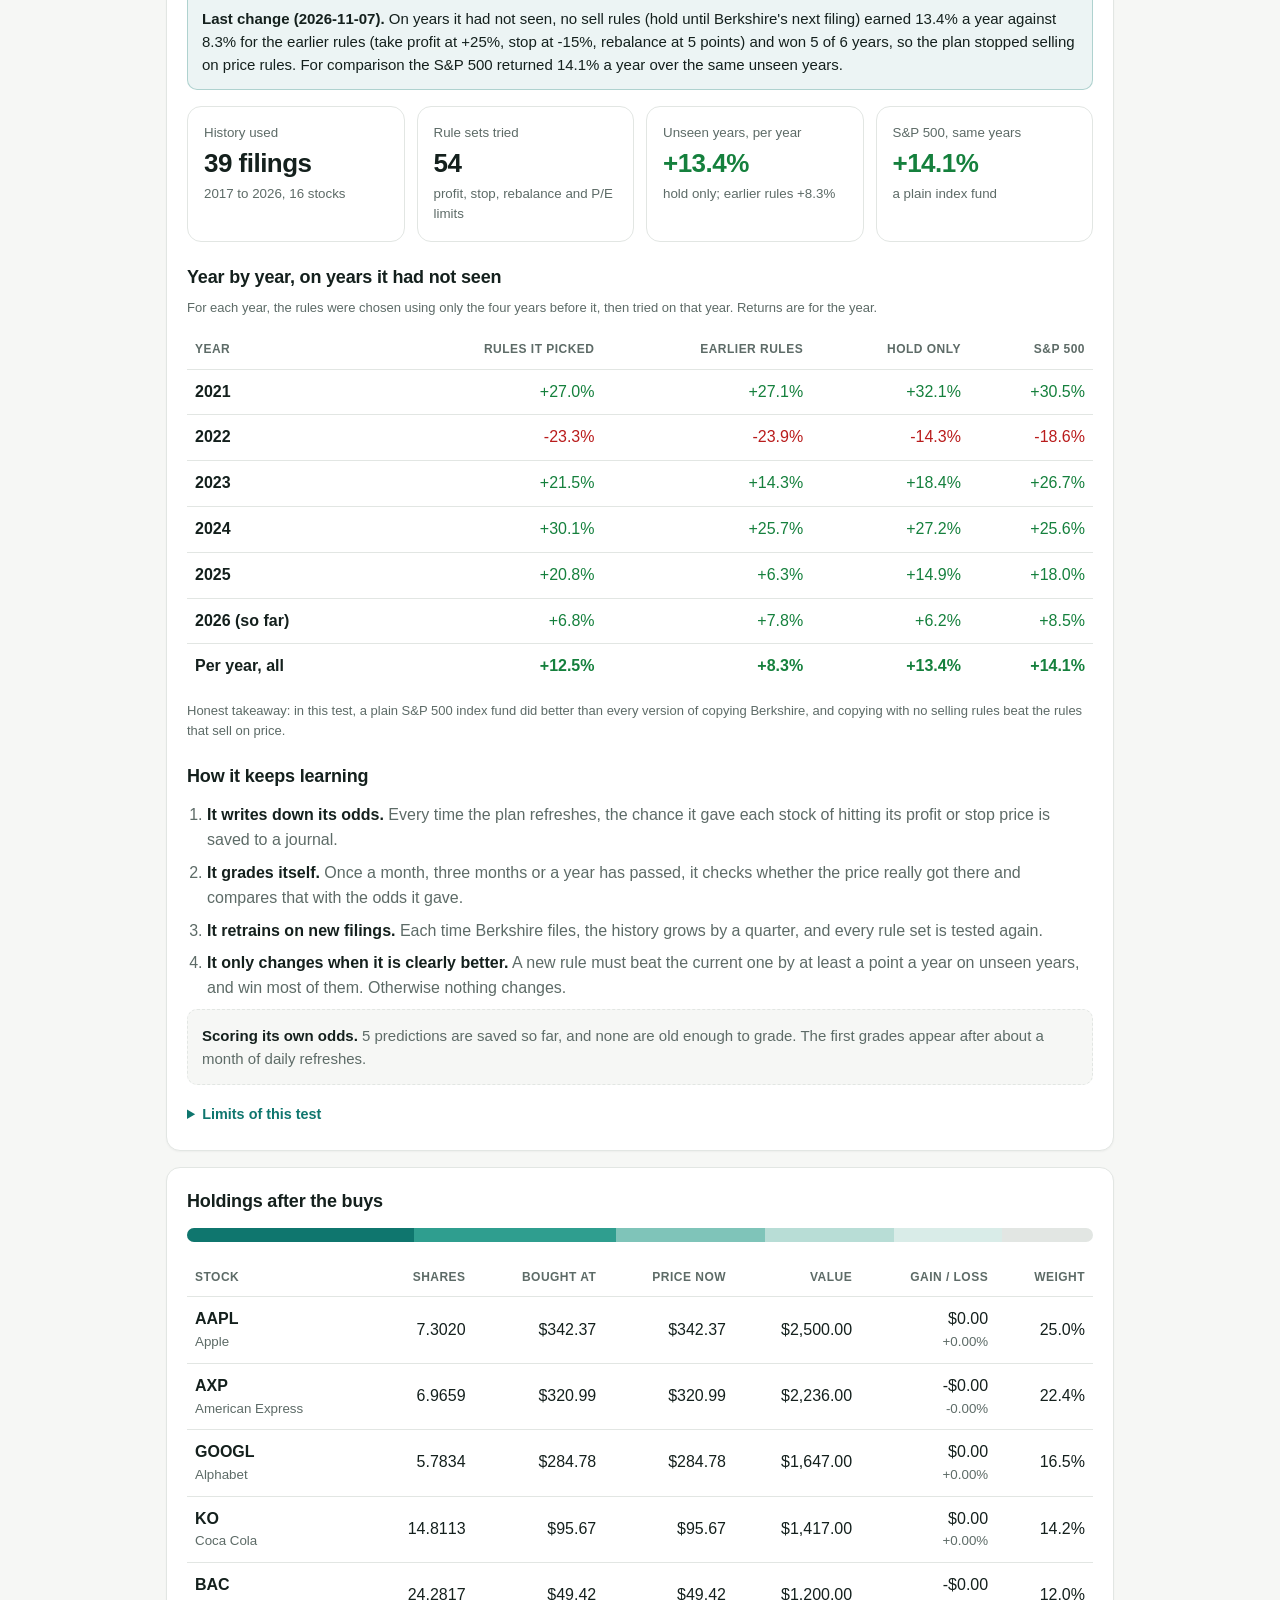
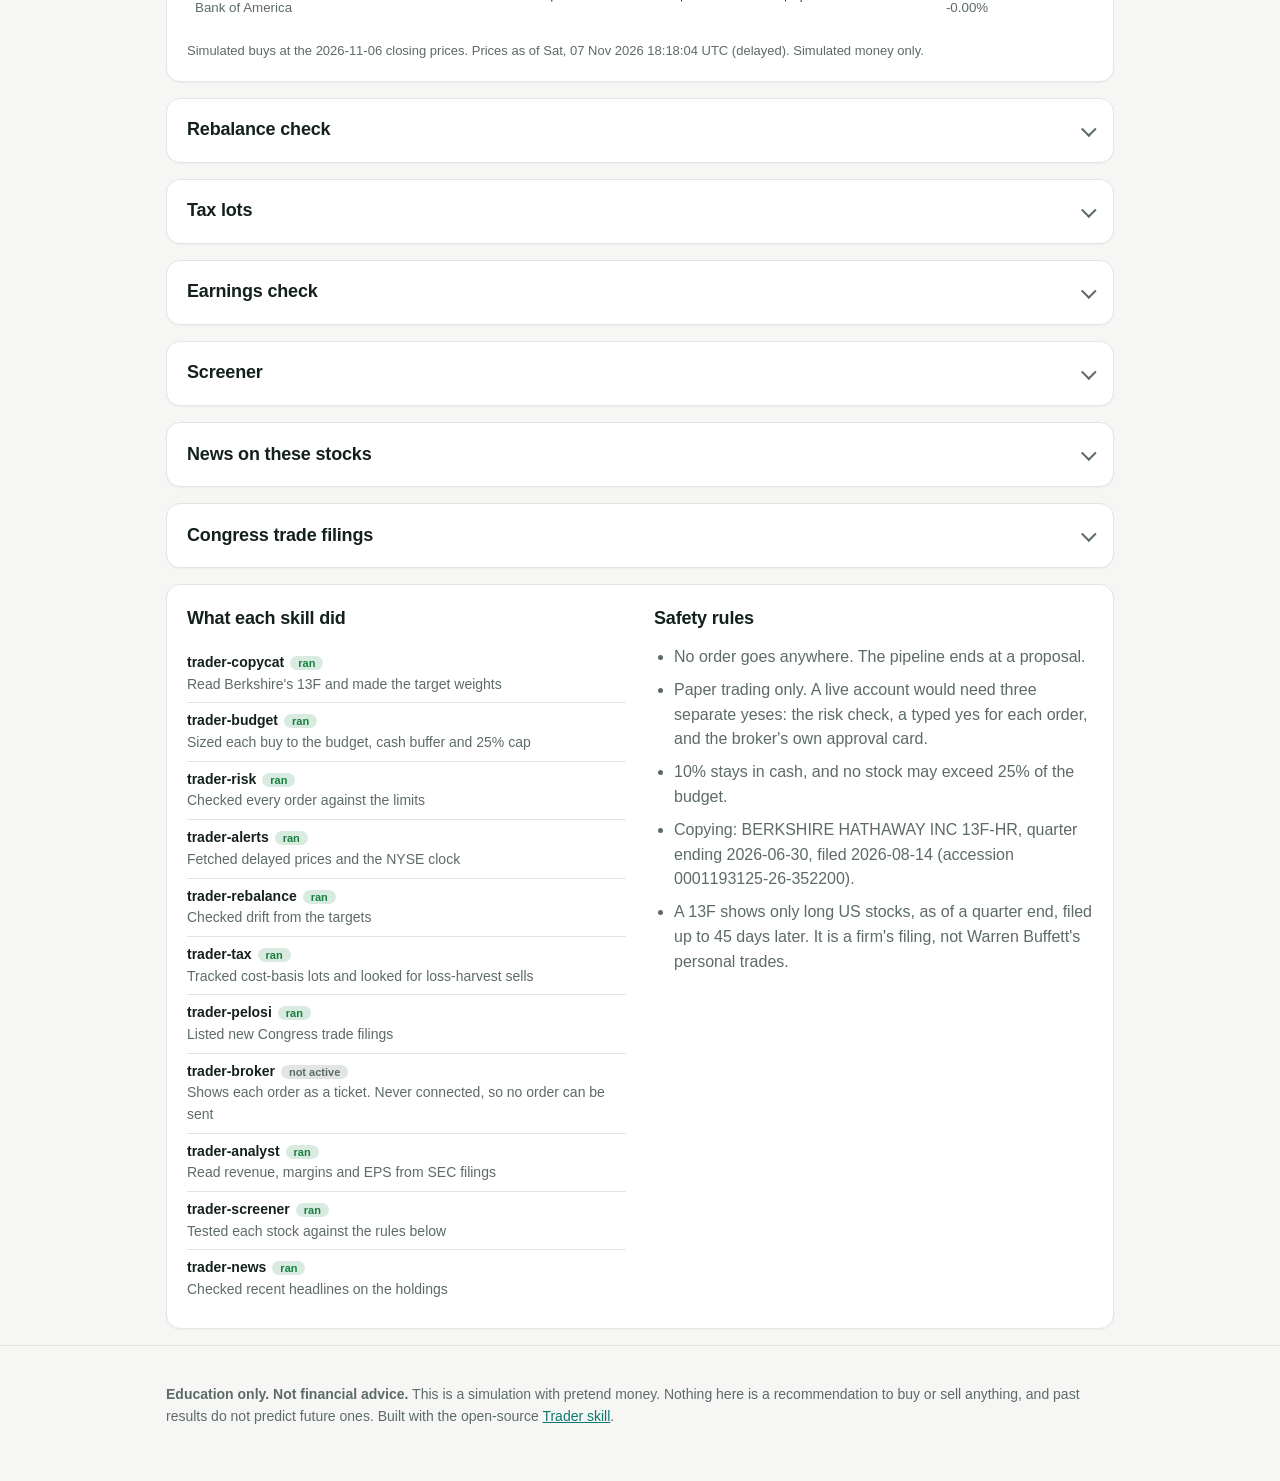
==== commit 0e71e057: "Show today and since-start results next to the S&P 500, live Worker returns previous closes and the " ====
--- a/index.html
+++ b/index.html
@@ -6,7 +6,7 @@
 <title>PowerBand Paper Trader</title>
 <meta name="description" content="A paper-trading dashboard: a $10,000 simulated portfolio that copies Berkshire Hathaway's public 13F filing. Simulated money only.">
 <link rel="icon" href="data:image/svg+xml,%3Csvg xmlns='http://www.w3.org/2000/svg' viewBox='0 0 32 32'%3E%3Crect width='32' height='32' rx='7' fill='%230f766e'/%3E%3Cpath d='M6 22l7-8 5 4 8-10' fill='none' stroke='white' stroke-width='3' stroke-linecap='round' stroke-linejoin='round'/%3E%3C/svg%3E">
-<link rel="stylesheet" href="styles.css">
+<link rel="stylesheet" href="styles.css?v=2">
 </head>
 <body>
 <header class="top"><div class="wrap bar">
@@ -20,6 +20,7 @@
     <small>Account balance, simulated</small>
     <div class="big" id="bigtotal">$--</div>
     <div class="bigsub" id="bigsub"></div>
+    <div class="compare" id="compare"></div>
   </section>
   <section class="hero">
     <h1>Today's plan: what the skills would do</h1>
@@ -118,6 +119,6 @@
 <footer class="foot"><div class="wrap">
   <p><b>Education only. Not financial advice.</b> This is a simulation with pretend money. Nothing here is a recommendation to buy or sell anything, and past results do not predict future ones. Built with the open-source <a href="https://github.com/Jakeschincariol/trader-skill">Trader skill</a>.</p>
 </div></footer>
-<script src="app.js?v=2"></script>
+<script src="app.js?v=4"></script>
 </body>
 </html>
--- a/styles.css
+++ b/styles.css
@@ -89,3 +89,9 @@
 .note{background:color-mix(in srgb,var(--brand) 8%,transparent);border:1px solid color-mix(in srgb,var(--brand) 28%,transparent);border-radius:10px;padding:12px 14px;margin:0 0 16px;font-size:15px}
 details.inner{margin-top:14px}details.inner summary{cursor:pointer;color:var(--brand);font-size:.9rem;font-weight:600;padding:.25rem 0}
 .livedot{display:inline-block;font-size:.72em;font-weight:600;padding:.05em .45em;border-radius:99px;background:color-mix(in srgb,var(--up,#1a7f37) 16%,transparent);color:var(--up,#1a7f37);vertical-align:.08em}
+
+.compare{margin-top:14px;display:grid;gap:8px;max-width:760px}
+.cmprow{display:grid;grid-template-columns:90px 1fr 1fr auto;gap:6px 16px;align-items:baseline;font-size:16px;font-variant-numeric:tabular-nums;padding:10px 14px;border:1px solid var(--line,#e3e5e8);border-radius:12px;background:var(--card,#fff)}
+.cmplabel{color:var(--mute);font-size:13px;font-weight:700;text-transform:uppercase;letter-spacing:.06em}
+.cmprow .up,.cmprow .down{font-weight:700}.cmpdiff{font-size:14px;color:var(--mute)}.cmpdiff.up,.cmpdiff.down{font-weight:600}
+@media (max-width:640px){.cmprow{grid-template-columns:1fr 1fr}.cmplabel,.cmpdiff{grid-column:1/-1}}
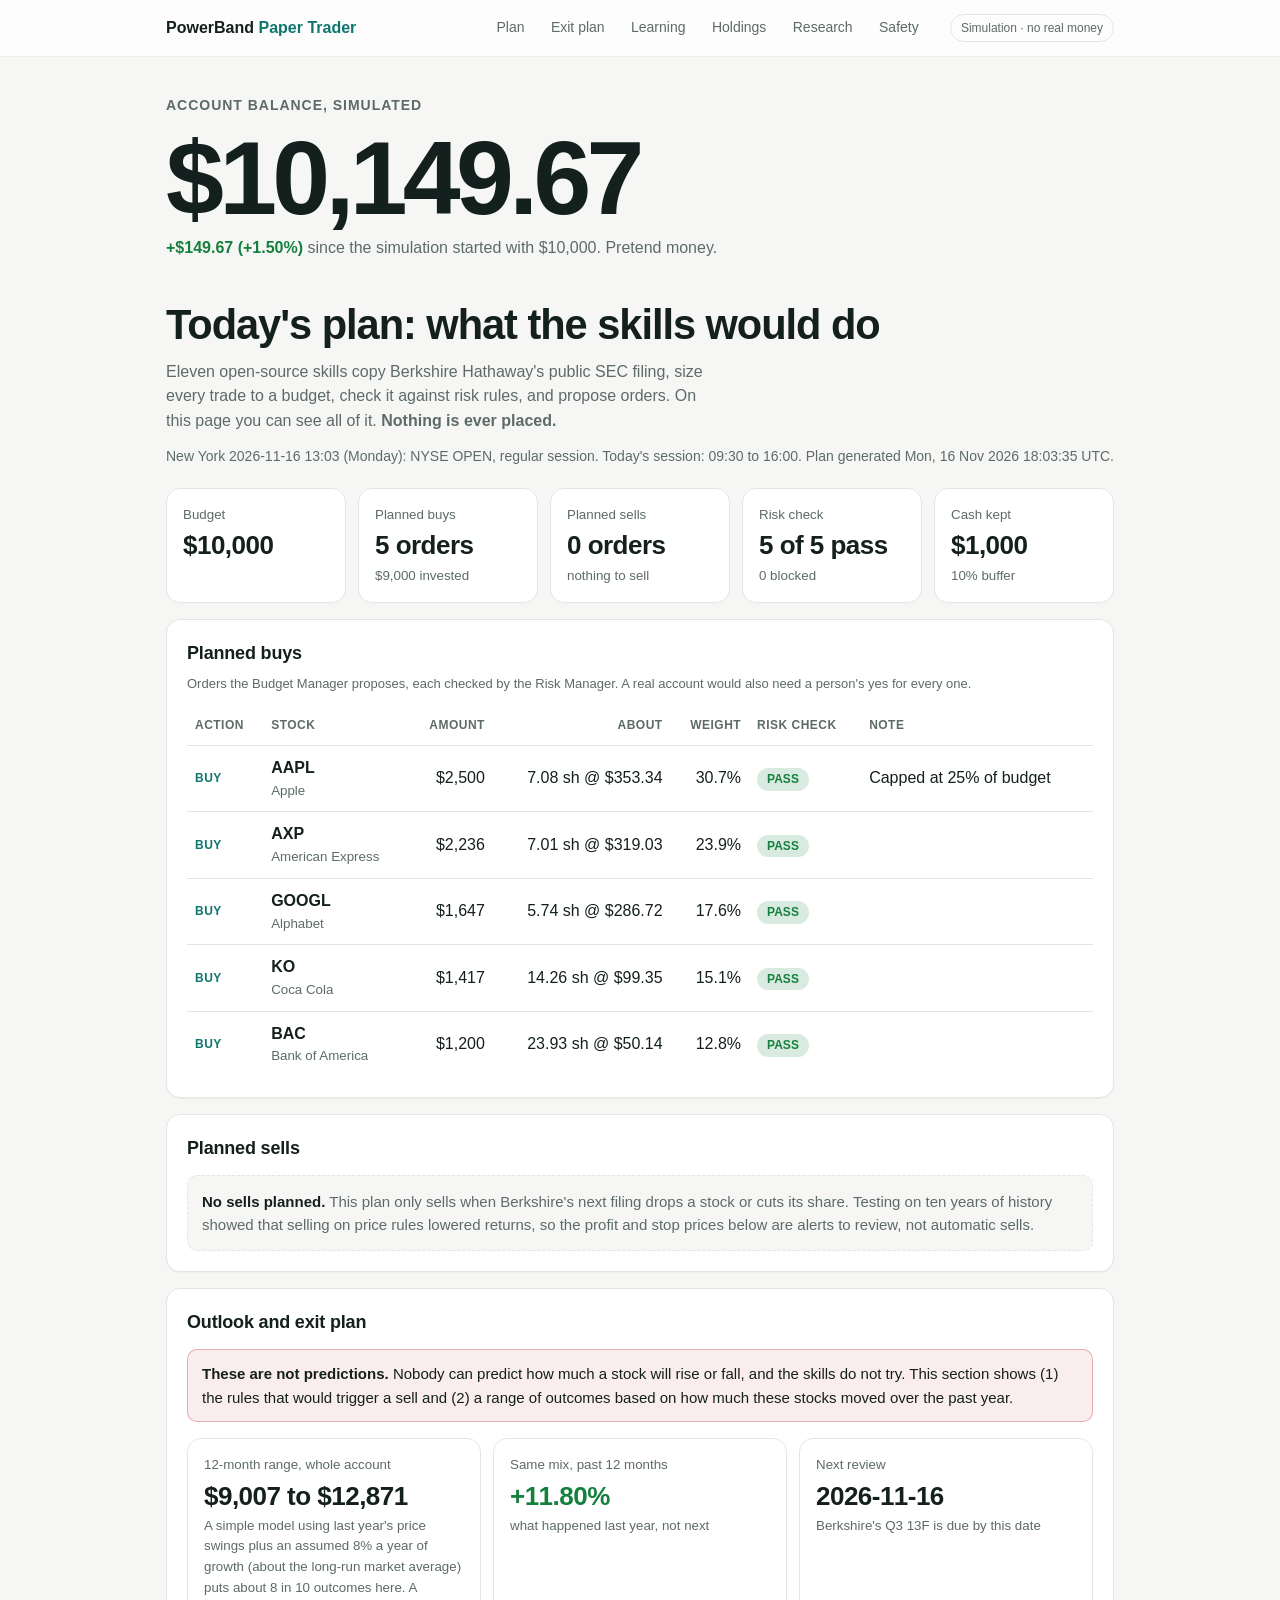
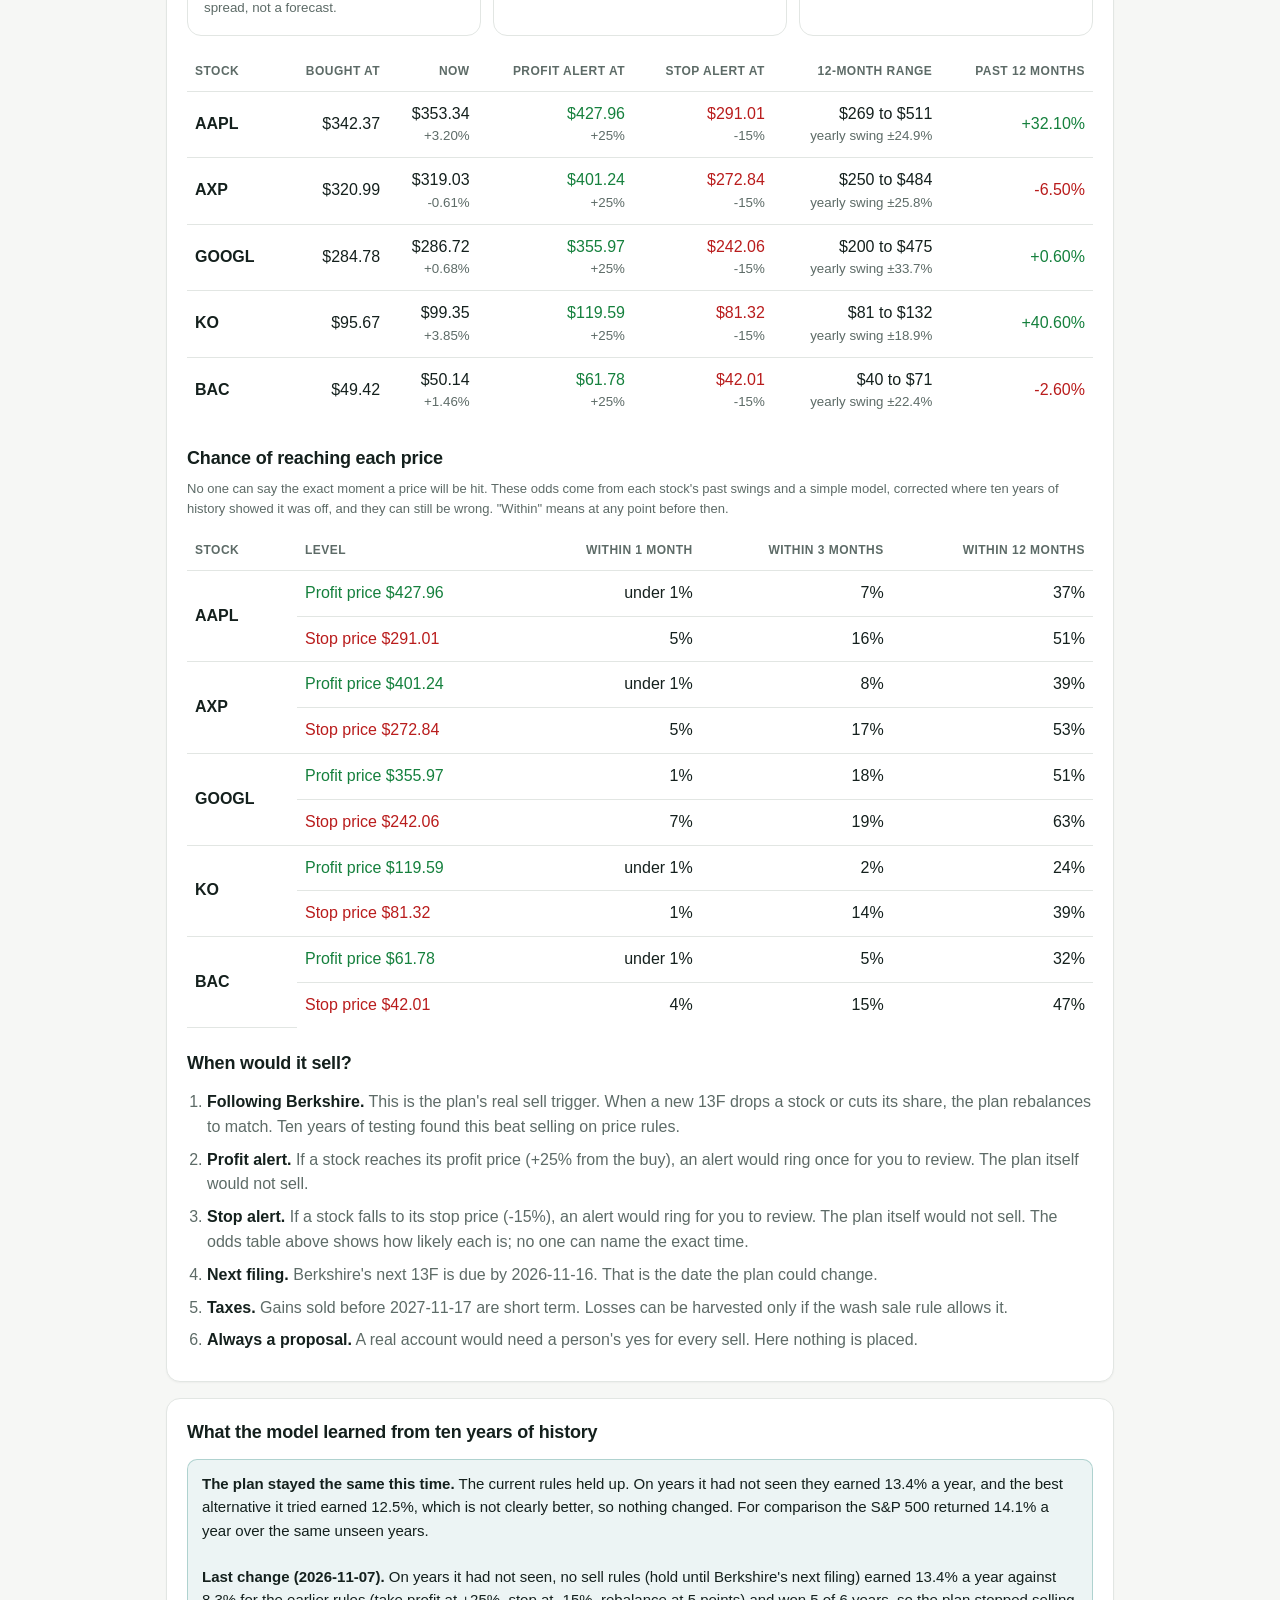
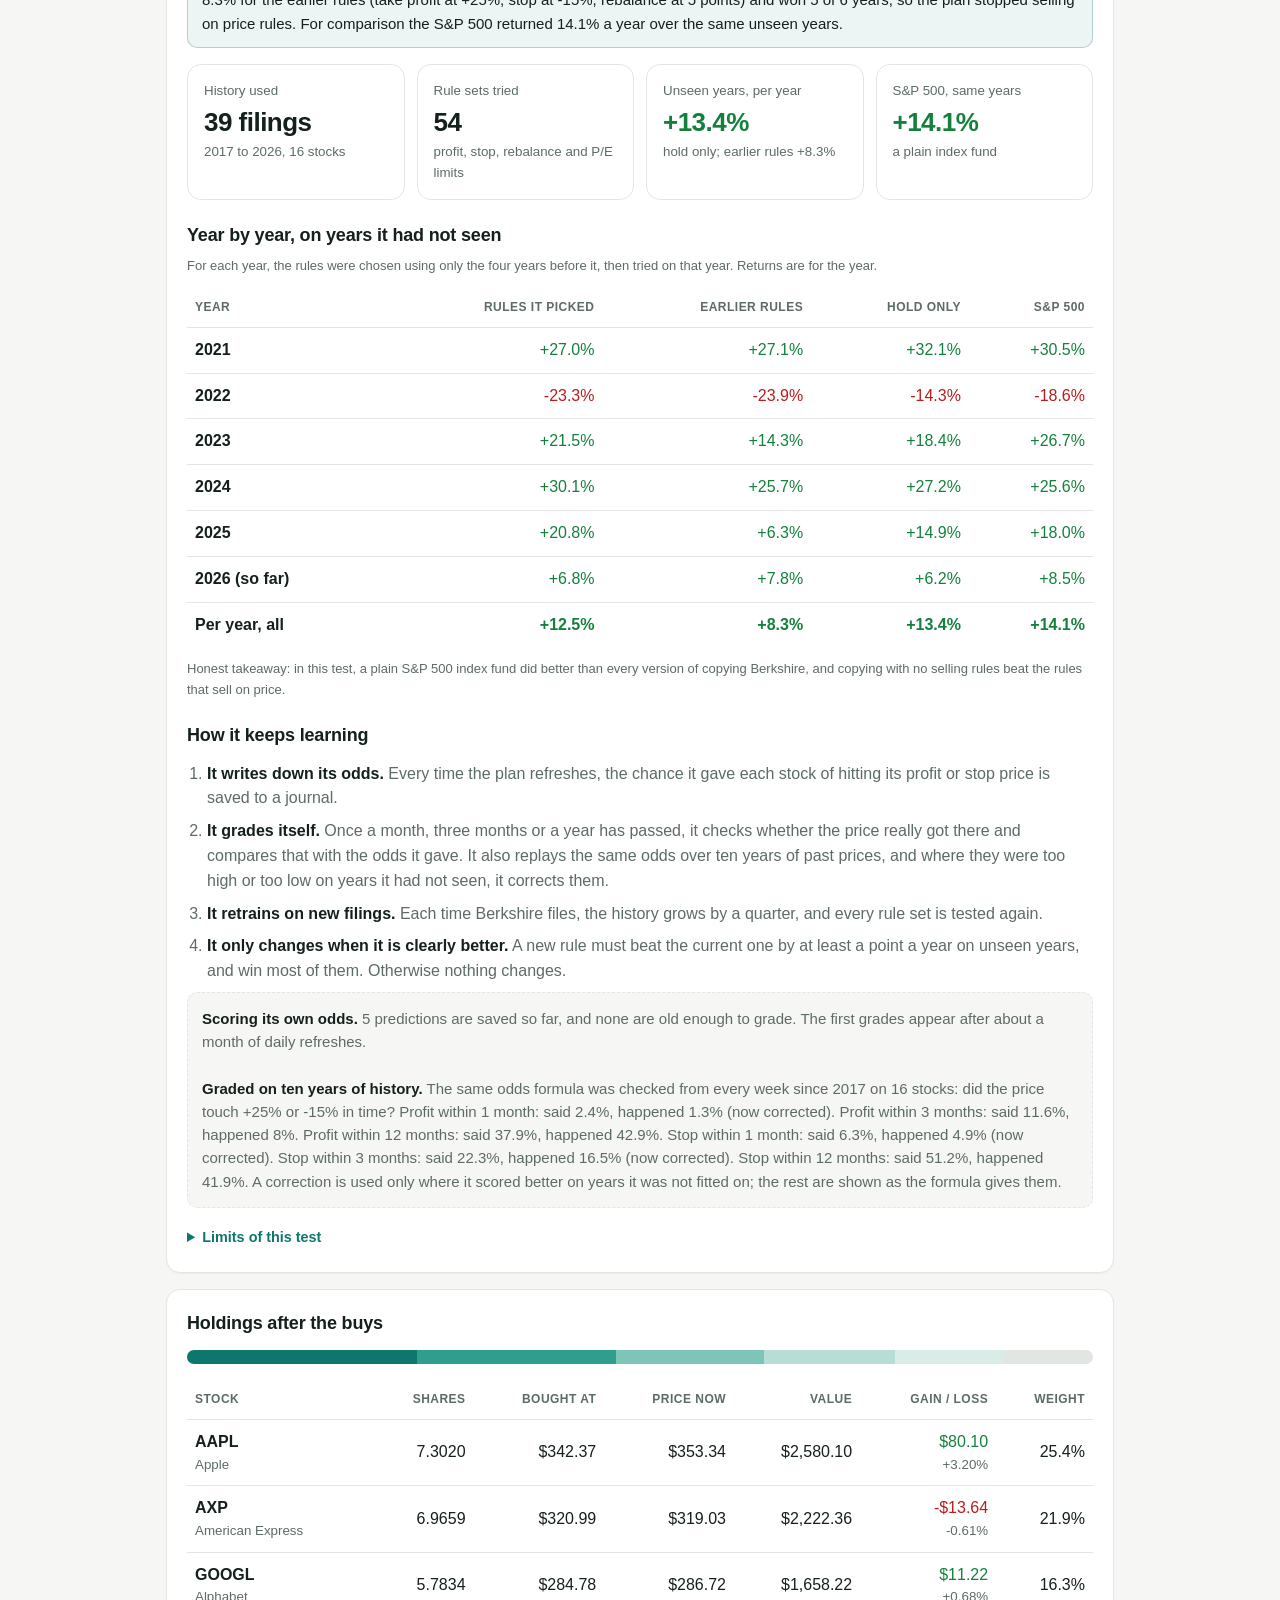
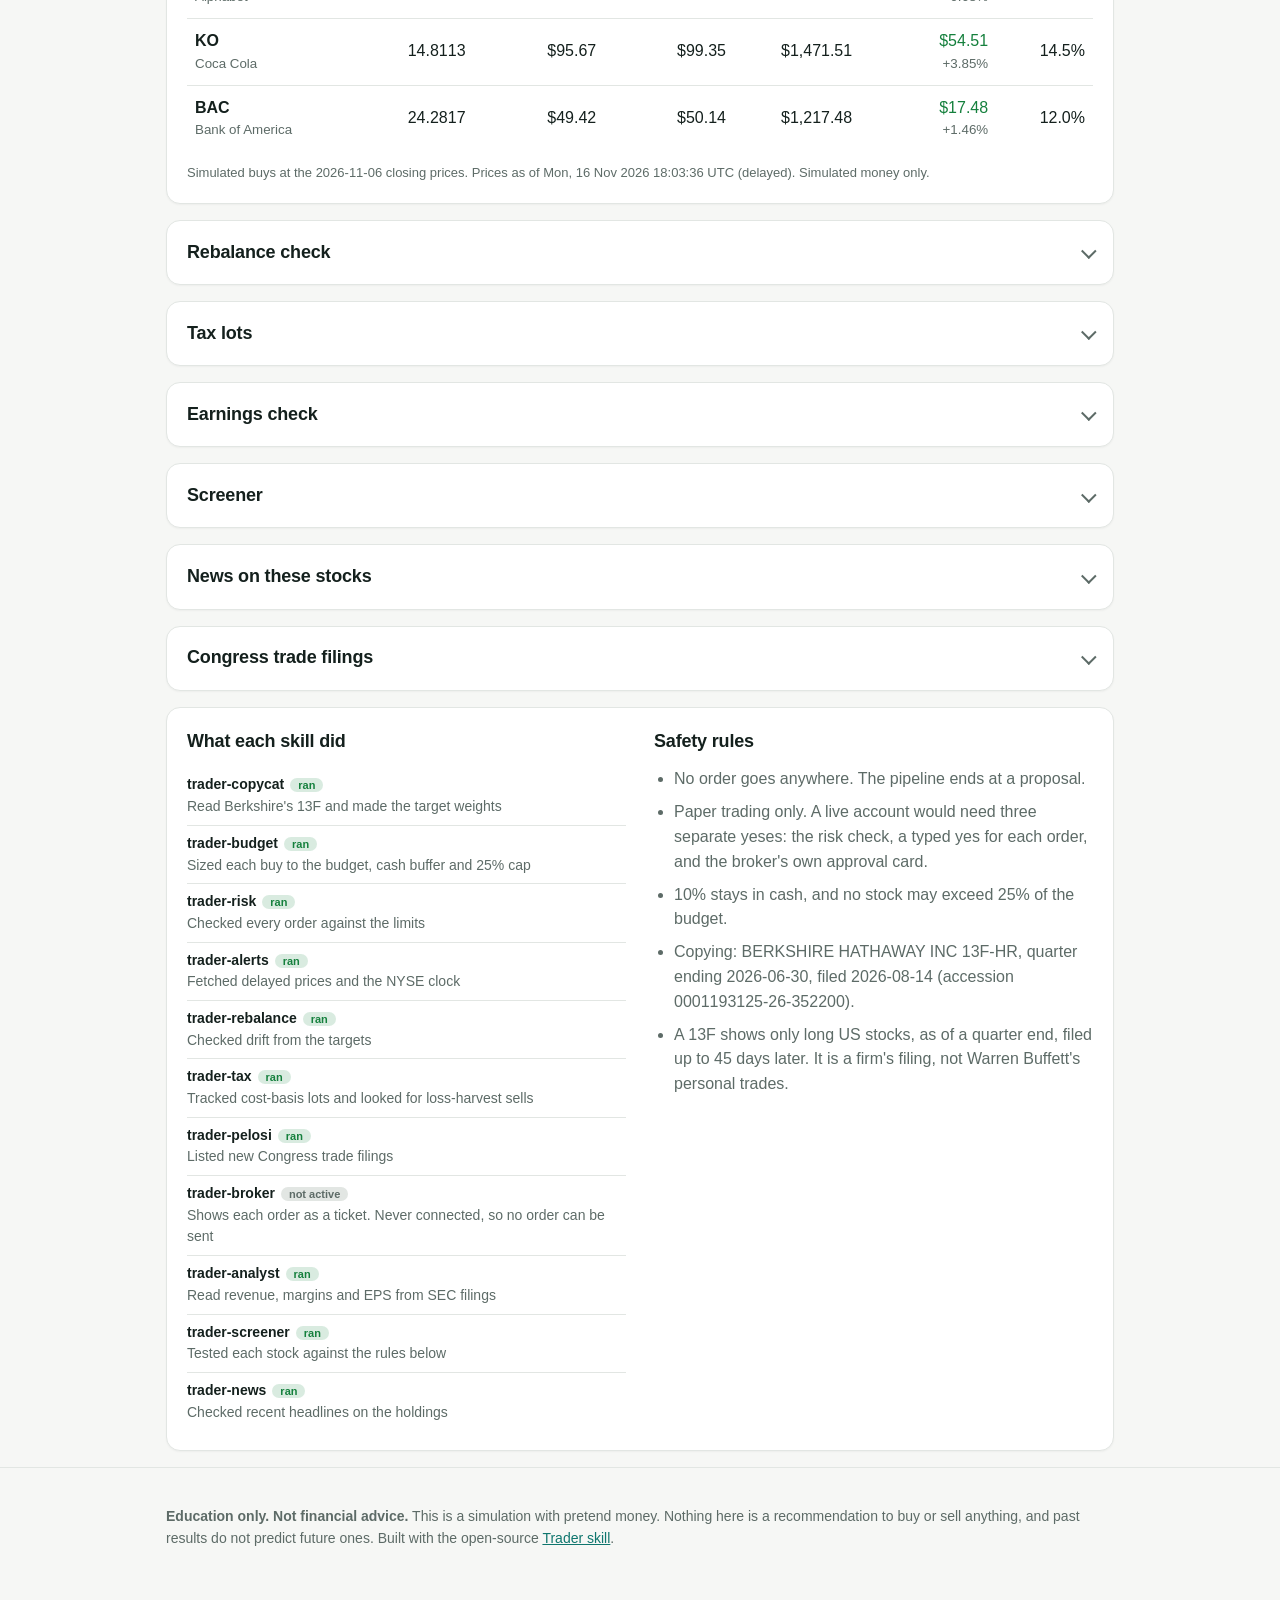
==== commit a7d3914a: "Learner grades the odds on ten years of prices and corrects them where it holds up on unseen years -" ====
--- a/index.html
+++ b/index.html
@@ -6,7 +6,7 @@
 <title>PowerBand Paper Trader</title>
 <meta name="description" content="A paper-trading dashboard: a $10,000 simulated portfolio that copies Berkshire Hathaway's public 13F filing. Simulated money only.">
 <link rel="icon" href="data:image/svg+xml,%3Csvg xmlns='http://www.w3.org/2000/svg' viewBox='0 0 32 32'%3E%3Crect width='32' height='32' rx='7' fill='%230f766e'/%3E%3Cpath d='M6 22l7-8 5 4 8-10' fill='none' stroke='white' stroke-width='3' stroke-linecap='round' stroke-linejoin='round'/%3E%3C/svg%3E">
-<link rel="stylesheet" href="styles.css?v=2">
+<link rel="stylesheet" href="styles.css?v=3">
 </head>
 <body>
 <header class="top"><div class="wrap bar">
@@ -43,7 +43,7 @@
     <div class="cards" id="ocards"></div>
     <div class="tablewrap"><table id="exit"><thead><tr><th>Stock</th><th class="n">Bought at</th><th class="n">Now</th><th class="n">Sell for profit at</th><th class="n">Sell to cut loss at</th><th class="n">12-month range</th><th class="n">Past 12 months</th></tr></thead><tbody></tbody></table></div>
     <h2 class="sub">Chance of reaching each price</h2>
-    <p class="fine top0">No one can say the exact moment a price will be hit. These odds come from each stock's past swings and a simple model, and they can be wrong. "Within" means at any point before then.</p>
+    <p class="fine top0">No one can say the exact moment a price will be hit. These odds come from each stock's past swings and a simple model, corrected where ten years of history showed it was off, and they can still be wrong. "Within" means at any point before then.</p>
     <div class="tablewrap"><table id="odds"><thead><tr><th>Stock</th><th>Level</th><th class="n">Within 1 month</th><th class="n">Within 3 months</th><th class="n">Within 12 months</th></tr></thead><tbody></tbody></table></div>
     <h2 class="sub">When would it sell?</h2>
     <ol class="steps" id="when"></ol>
@@ -59,7 +59,7 @@
     <h2 class="sub">How it keeps learning</h2>
     <ol class="steps">
       <li><b>It writes down its odds.</b> Every time the plan refreshes, the chance it gave each stock of hitting its profit or stop price is saved to a journal.</li>
-      <li><b>It grades itself.</b> Once a month, three months or a year has passed, it checks whether the price really got there and compares that with the odds it gave.</li>
+      <li><b>It grades itself.</b> Once a month, three months or a year has passed, it checks whether the price really got there and compares that with the odds it gave. It also replays the same odds over ten years of past prices, and where they were too high or too low on years it had not seen, it corrects them.</li>
       <li><b>It retrains on new filings.</b> Each time Berkshire files, the history grows by a quarter, and every rule set is tested again.</li>
       <li><b>It only changes when it is clearly better.</b> A new rule must beat the current one by at least a point a year on unseen years, and win most of them. Otherwise nothing changes.</li>
     </ol>
--- a/styles.css
+++ b/styles.css
@@ -91,7 +91,7 @@
 .livedot{display:inline-block;font-size:.72em;font-weight:600;padding:.05em .45em;border-radius:99px;background:color-mix(in srgb,var(--up,#1a7f37) 16%,transparent);color:var(--up,#1a7f37);vertical-align:.08em}
 
 .compare{margin-top:14px;display:grid;gap:8px;max-width:760px}
-.cmprow{display:grid;grid-template-columns:90px 1fr 1fr auto;gap:6px 16px;align-items:baseline;font-size:16px;font-variant-numeric:tabular-nums;padding:10px 14px;border:1px solid var(--line,#e3e5e8);border-radius:12px;background:var(--card,#fff)}
+.cmprow{display:grid;grid-template-columns:120px 1fr 1fr auto;gap:6px 16px;align-items:baseline;font-size:16px;font-variant-numeric:tabular-nums;padding:10px 14px;border:1px solid var(--line,#e3e5e8);border-radius:12px;background:var(--card,#fff)}
 .cmplabel{color:var(--mute);font-size:13px;font-weight:700;text-transform:uppercase;letter-spacing:.06em}
 .cmprow .up,.cmprow .down{font-weight:700}.cmpdiff{font-size:14px;color:var(--mute)}.cmpdiff.up,.cmpdiff.down{font-weight:600}
 @media (max-width:640px){.cmprow{grid-template-columns:1fr 1fr}.cmplabel,.cmpdiff{grid-column:1/-1}}
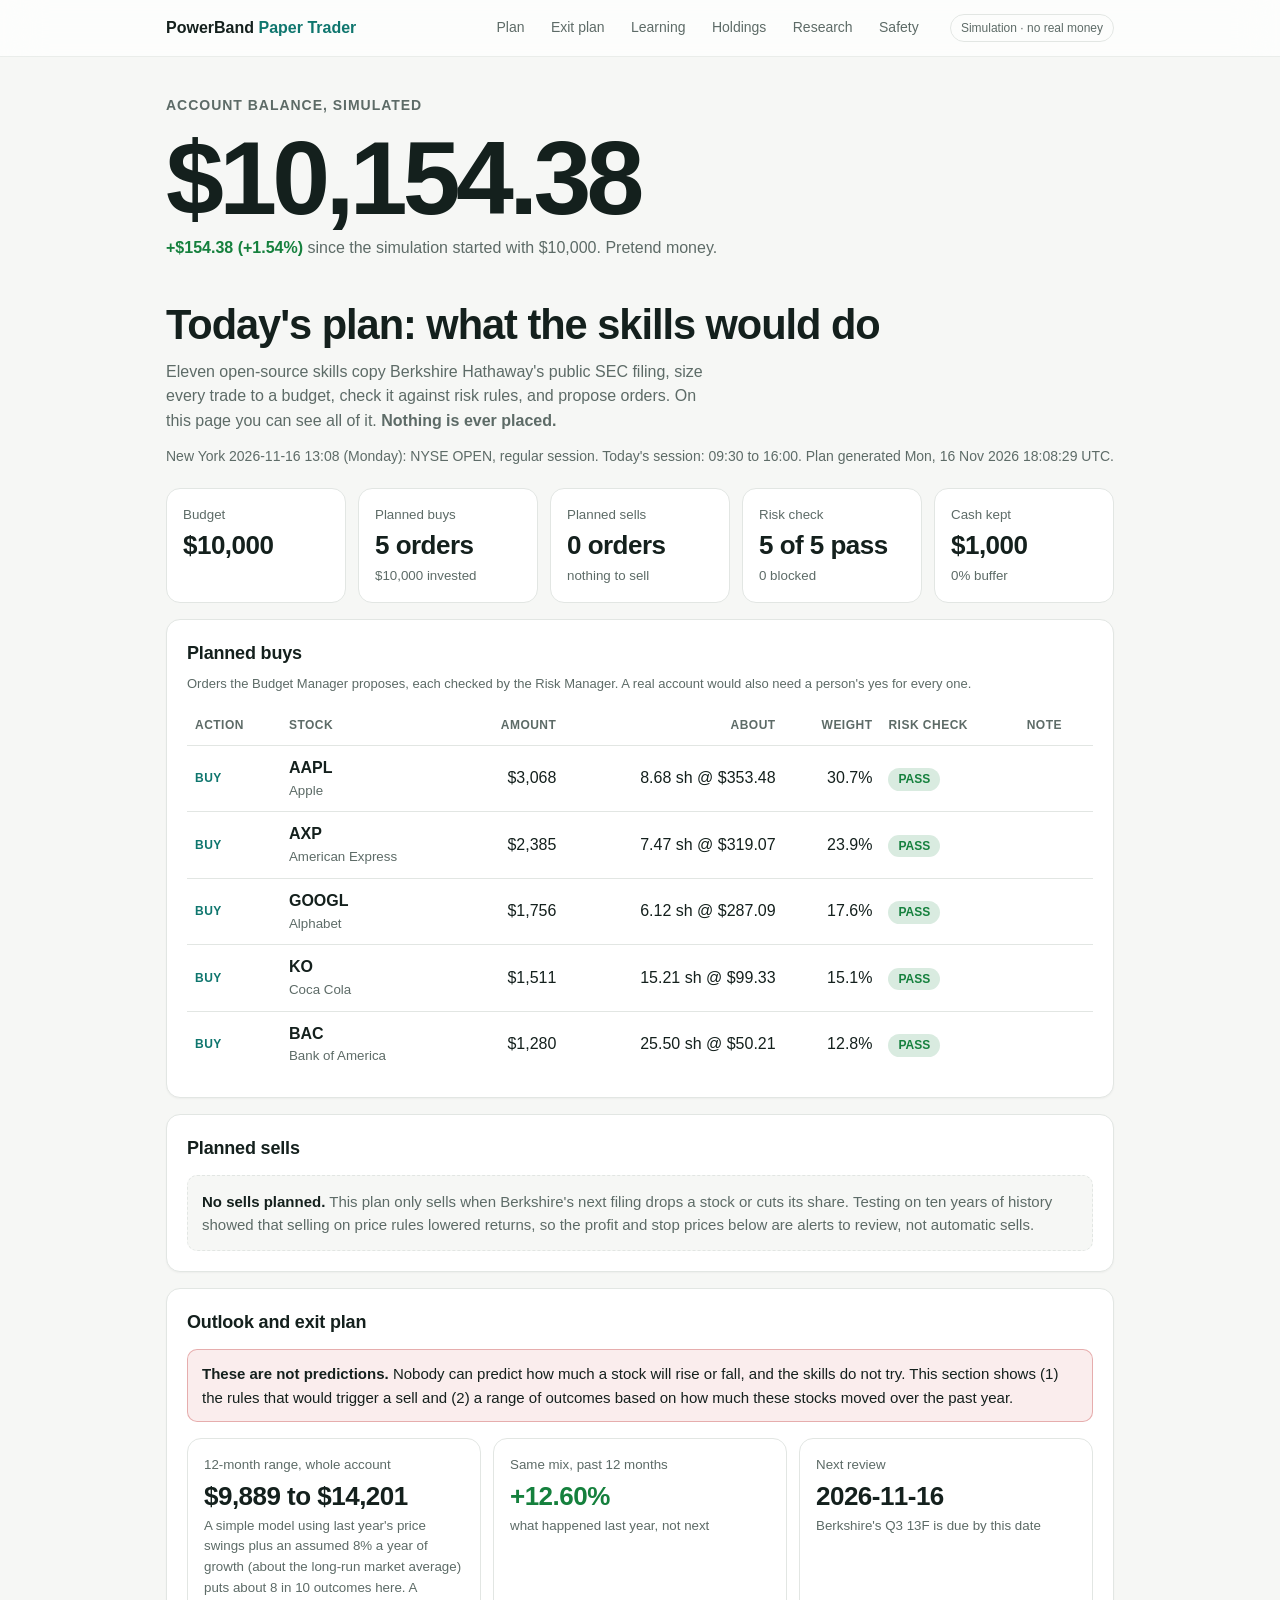
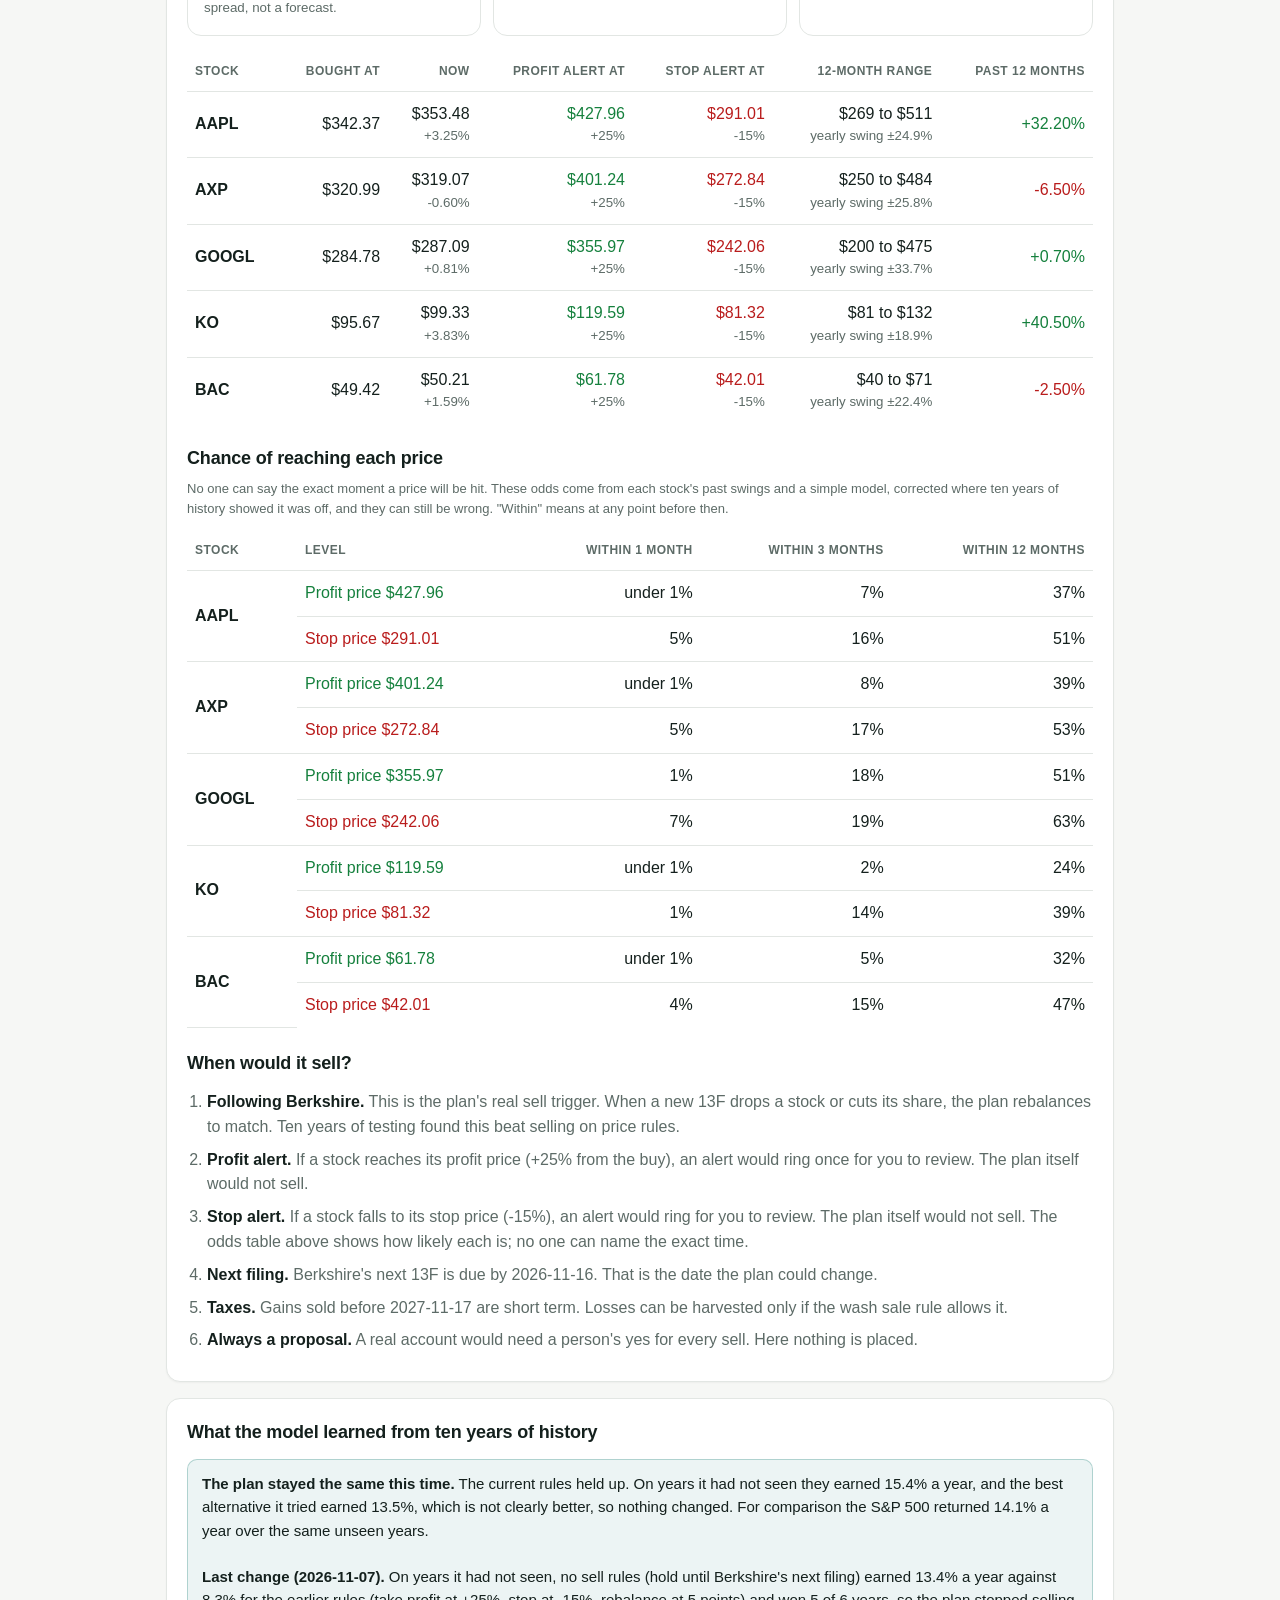
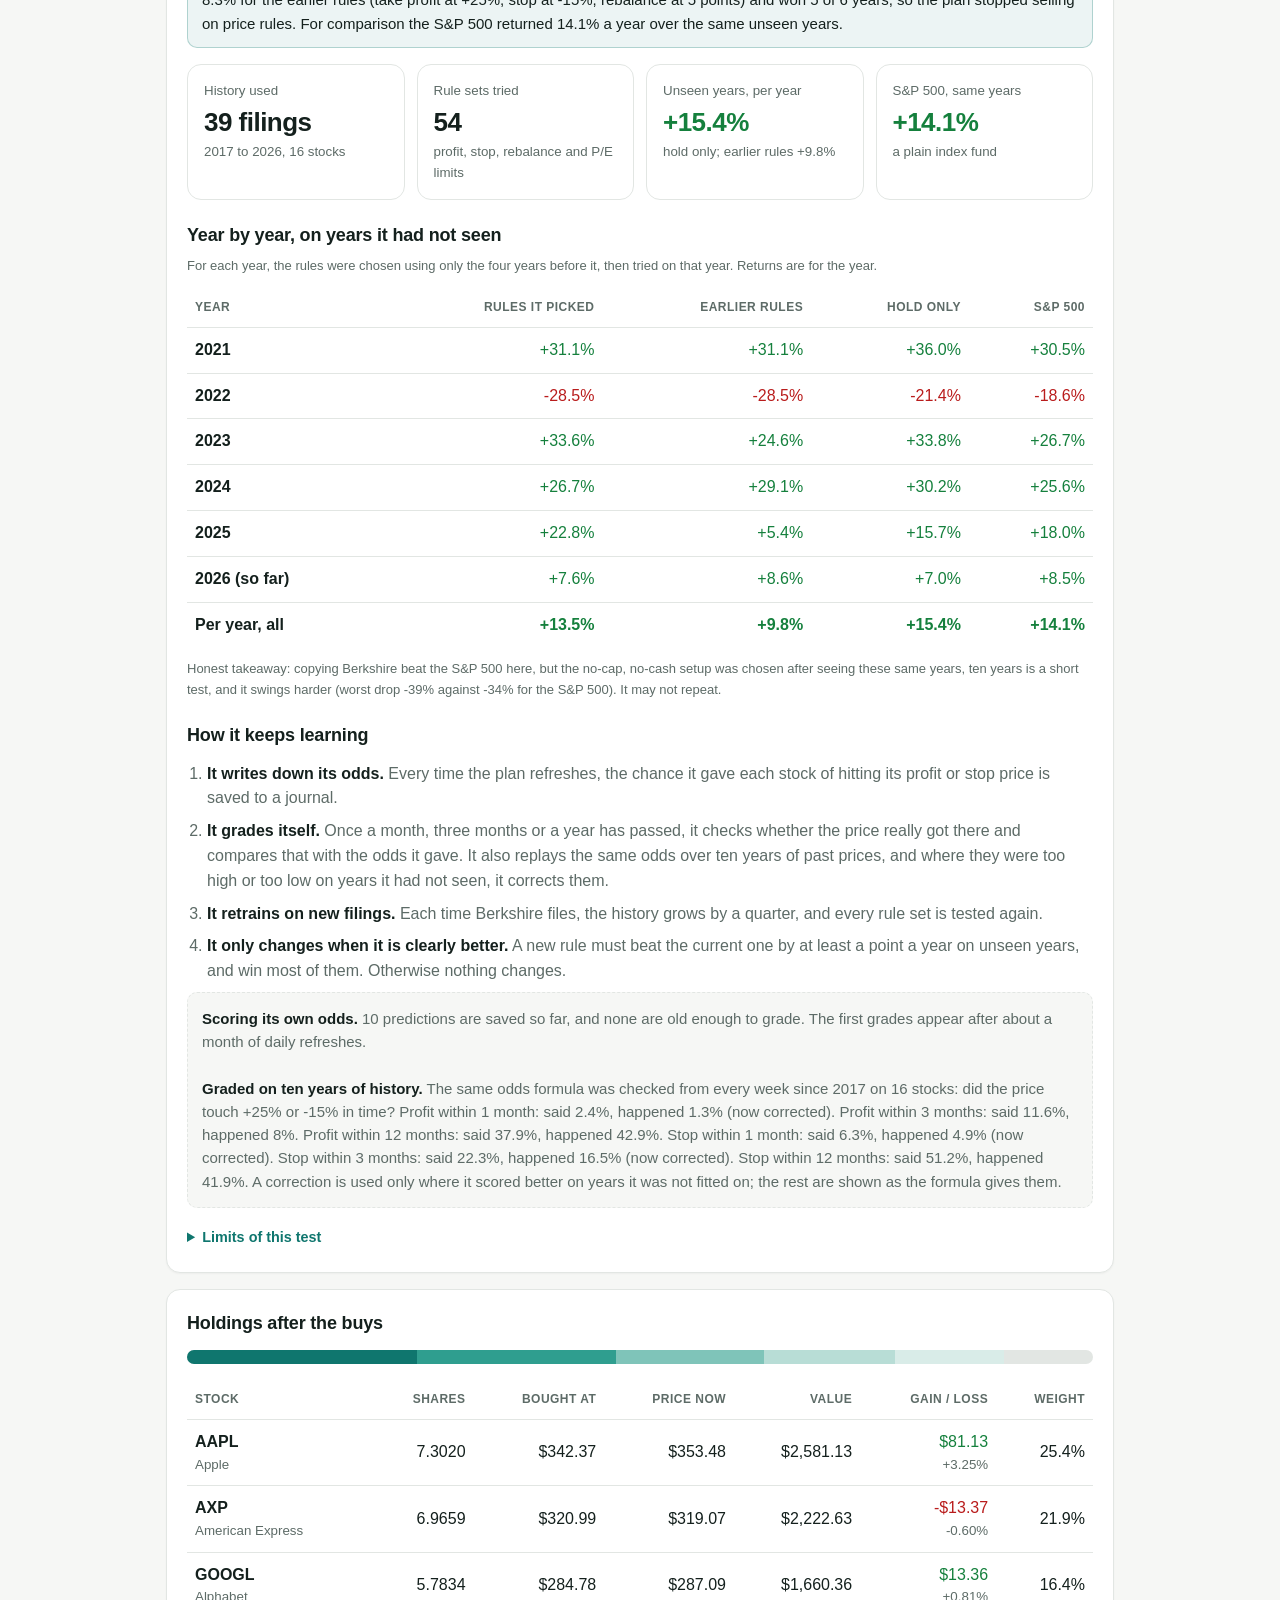
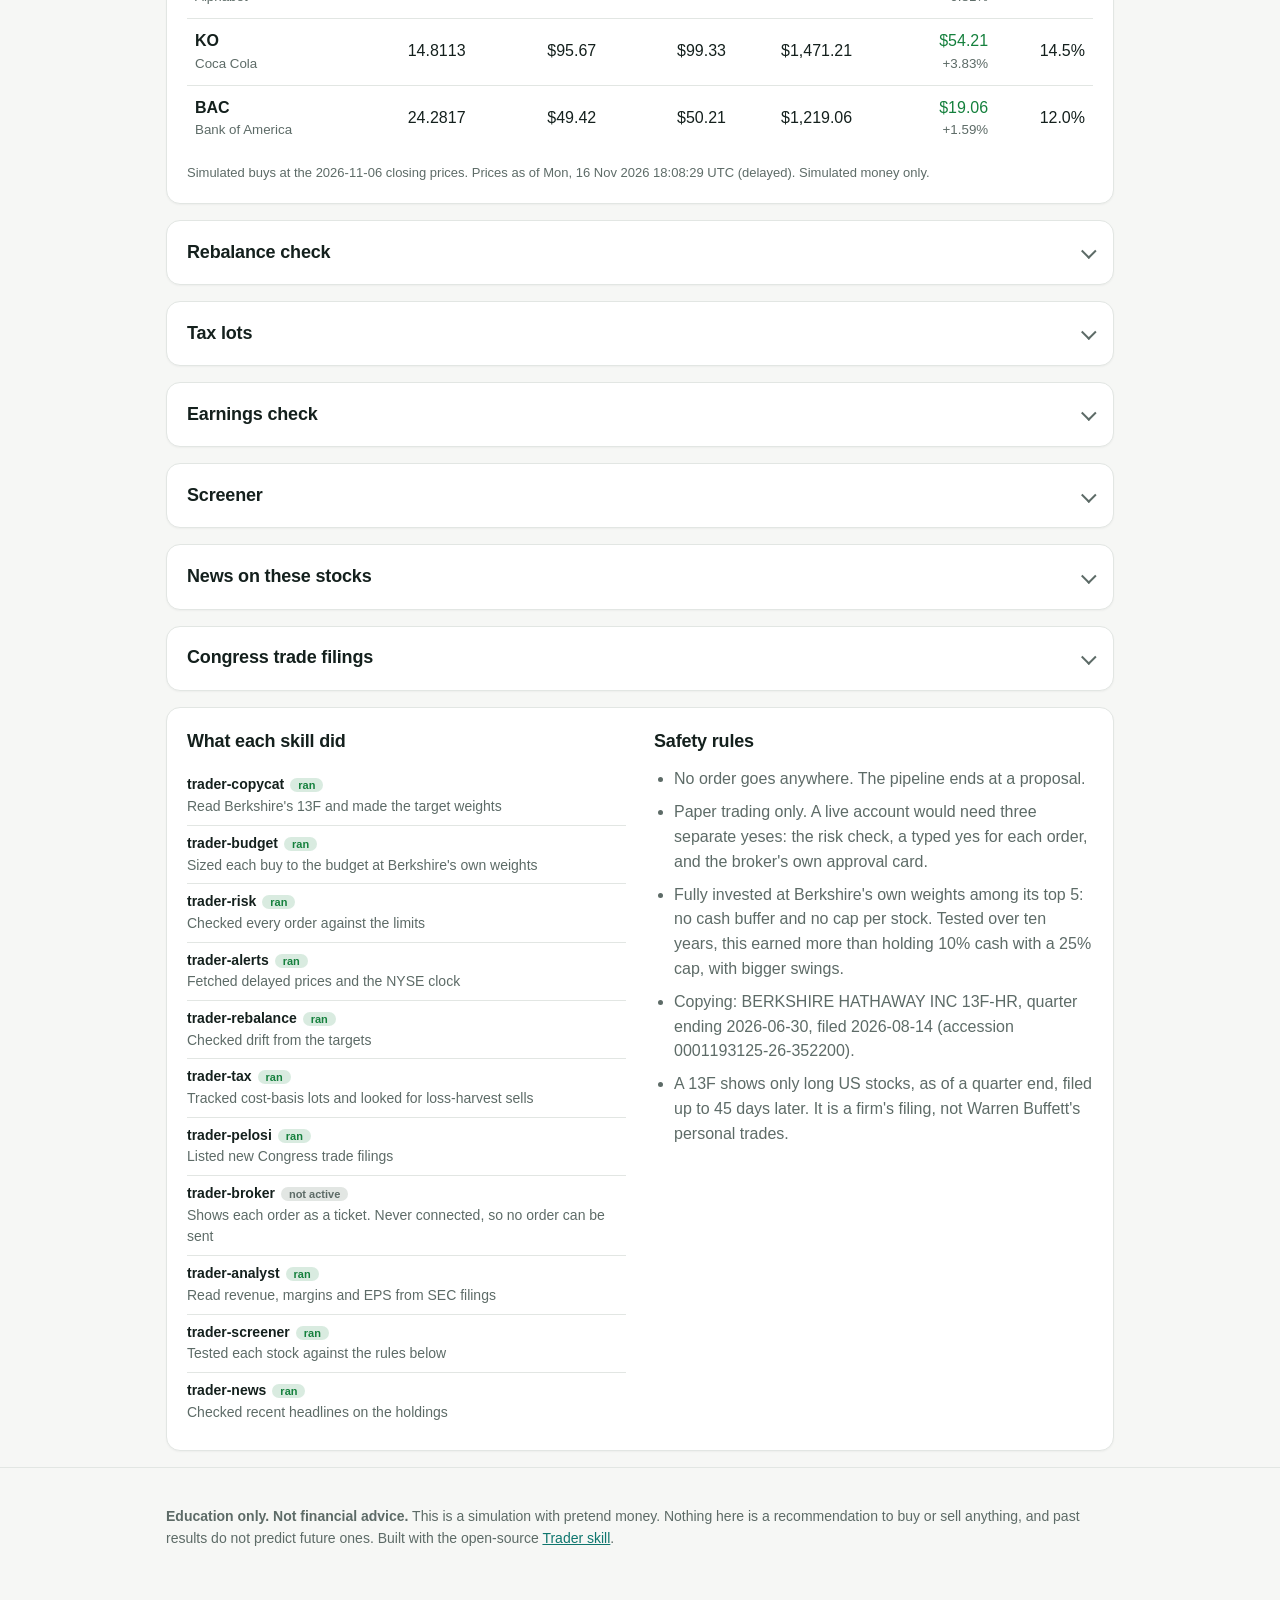
==== commit dc5cf8aa: "Hold Berkshire's top 5 at its own weights, fully invested, for more return The 25% cap and 10% cash " ====
--- a/index.html
+++ b/index.html
@@ -109,7 +109,7 @@
       <ul class="notes">
         <li>No order goes anywhere. The pipeline ends at a proposal.</li>
         <li>Paper trading only. A live account would need three separate yeses: the risk check, a typed yes for each order, and the broker's own approval card.</li>
-        <li>10% stays in cash, and no stock may exceed 25% of the budget.</li>
+        <li>Fully invested at Berkshire's own weights among its top 5: no cash buffer and no cap per stock. Tested over ten years, this earned more than holding 10% cash with a 25% cap, with bigger swings.</li>
         <li id="srcnote"></li>
         <li>A 13F shows only long US stocks, as of a quarter end, filed up to 45 days later. It is a firm's filing, not Warren Buffett's personal trades.</li>
       </ul></div>
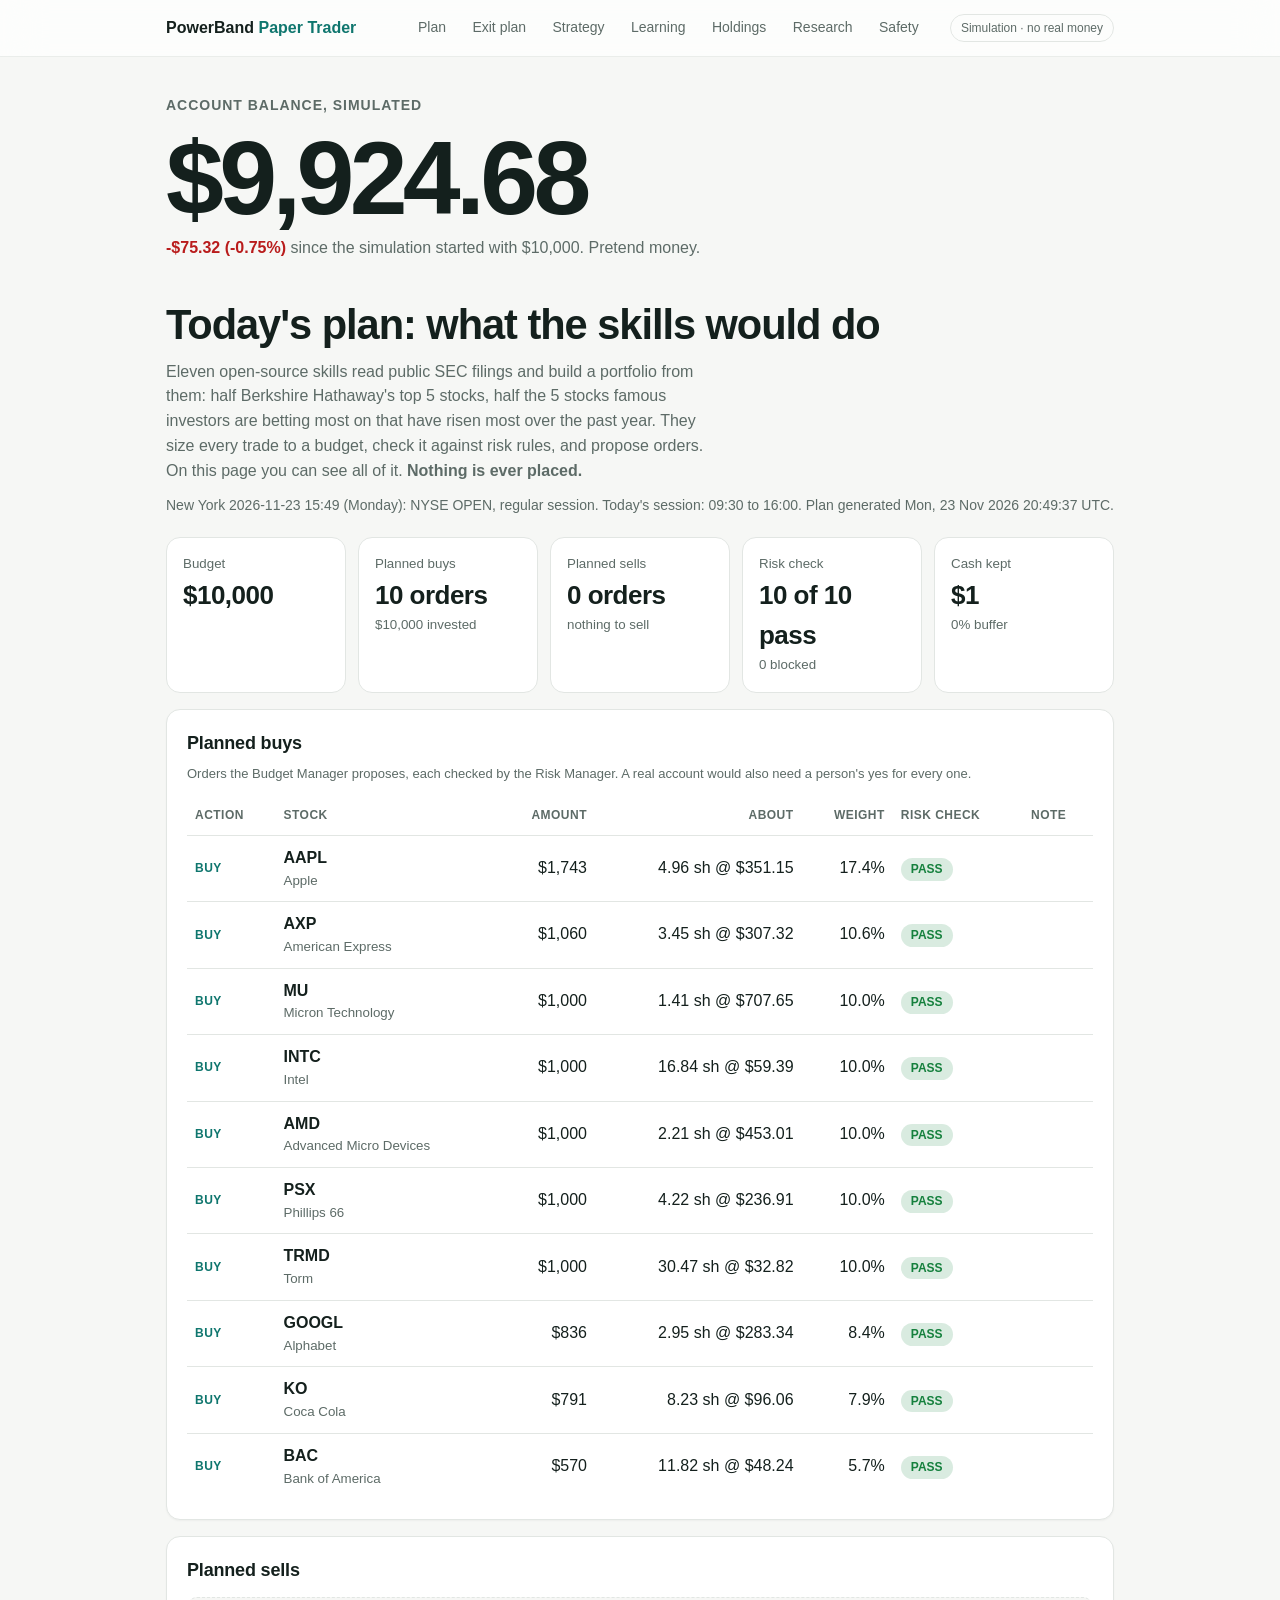
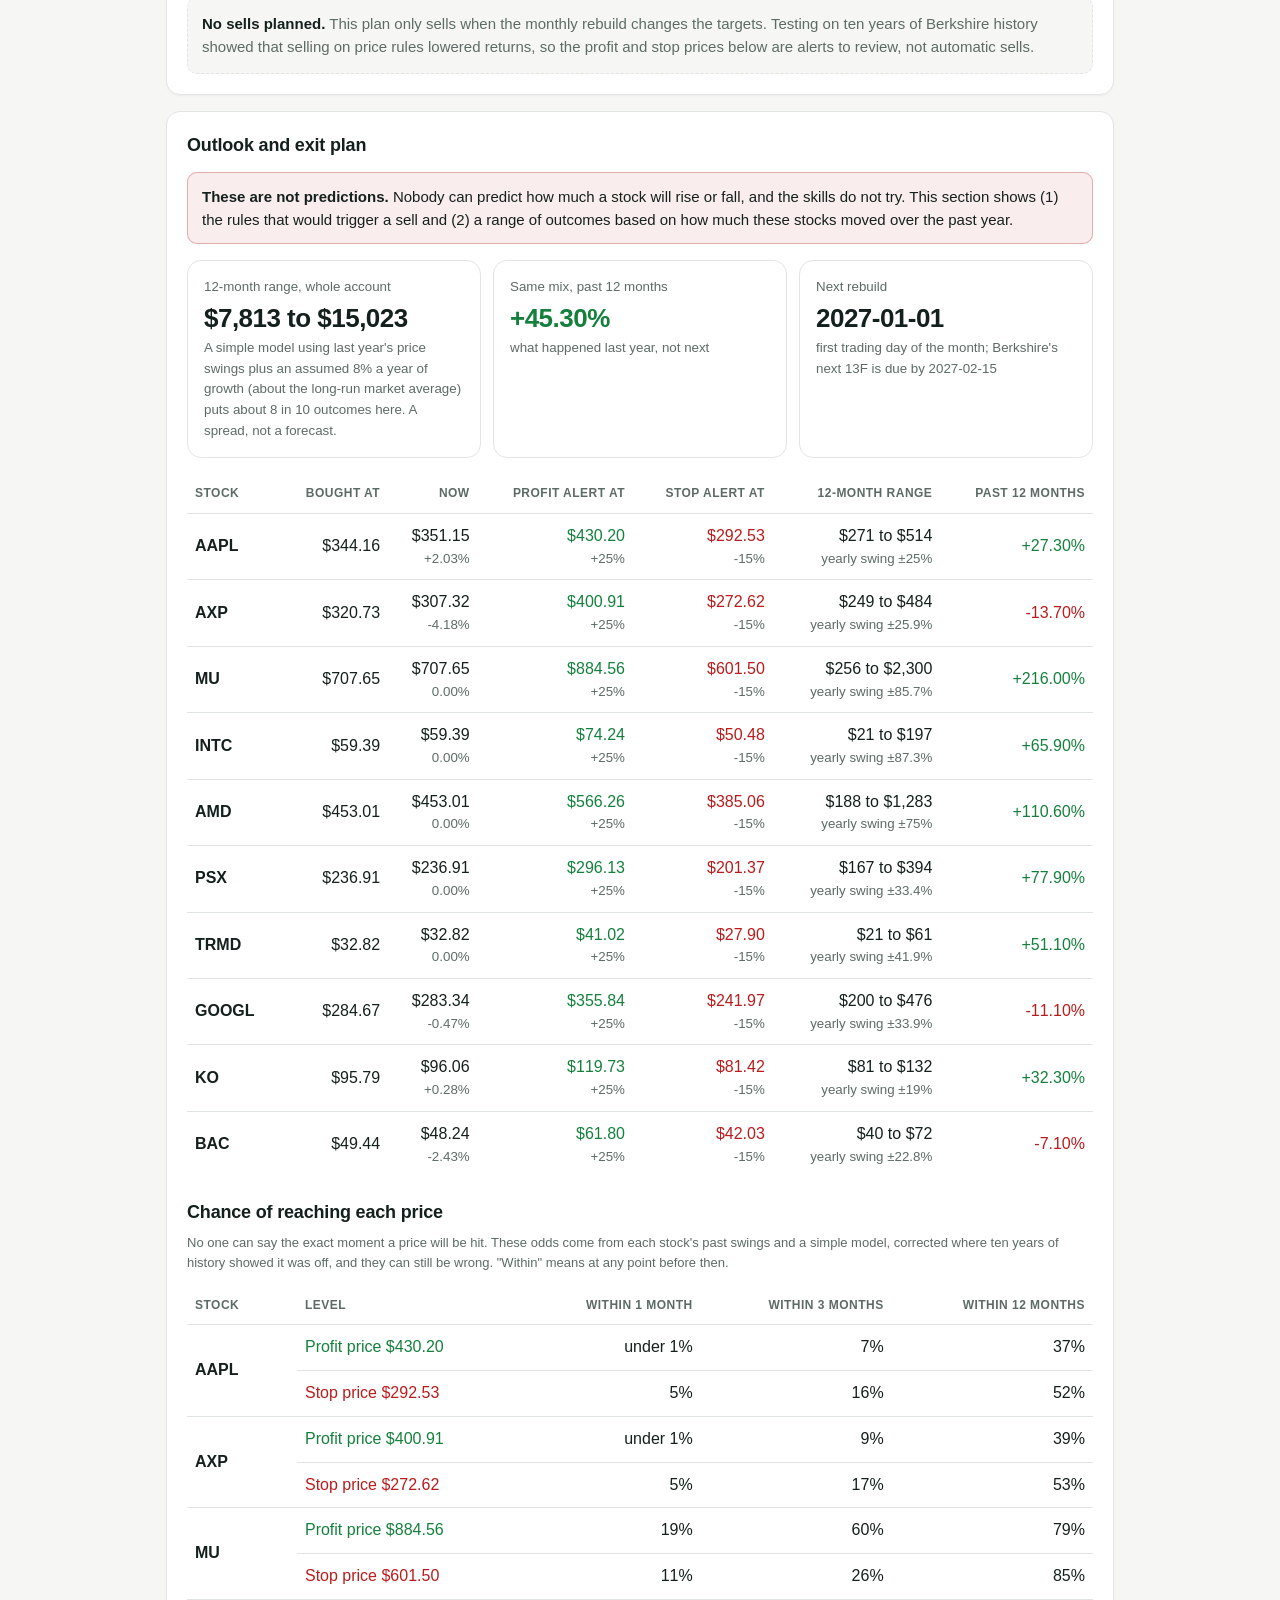
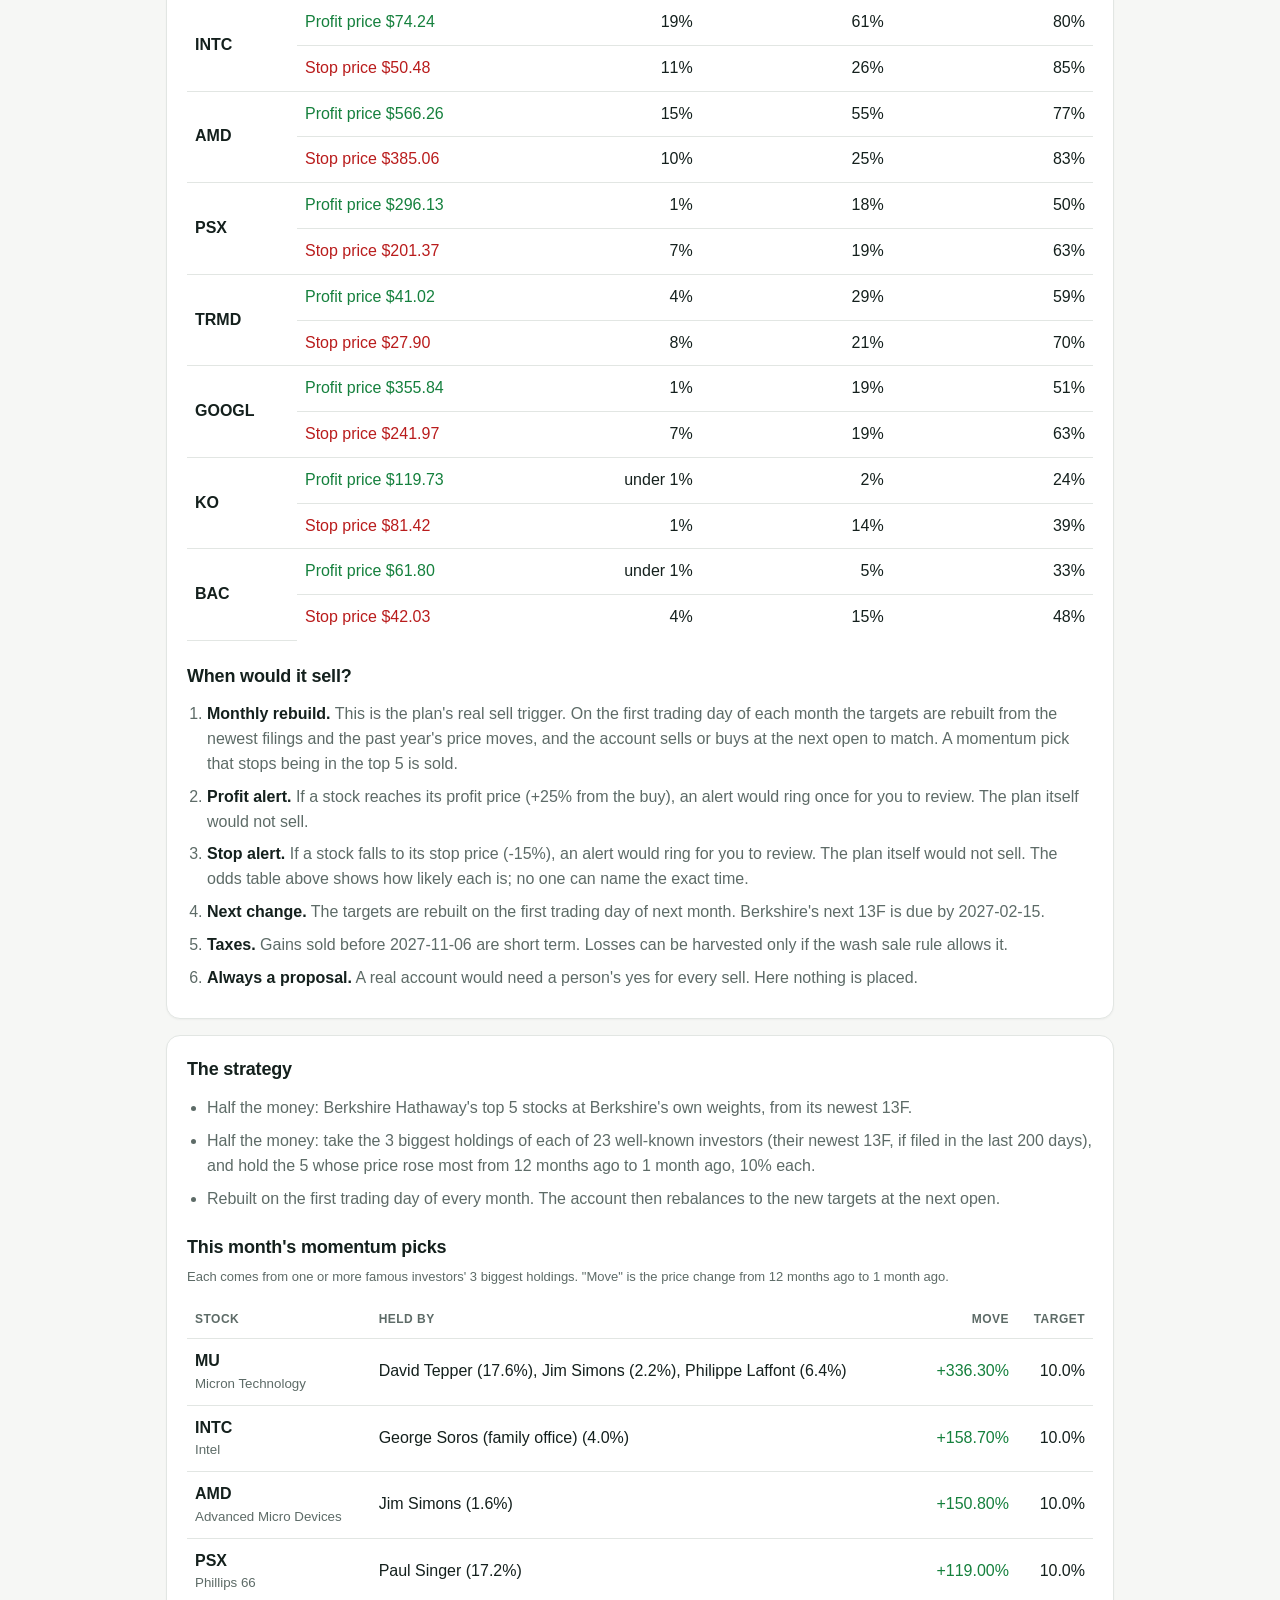
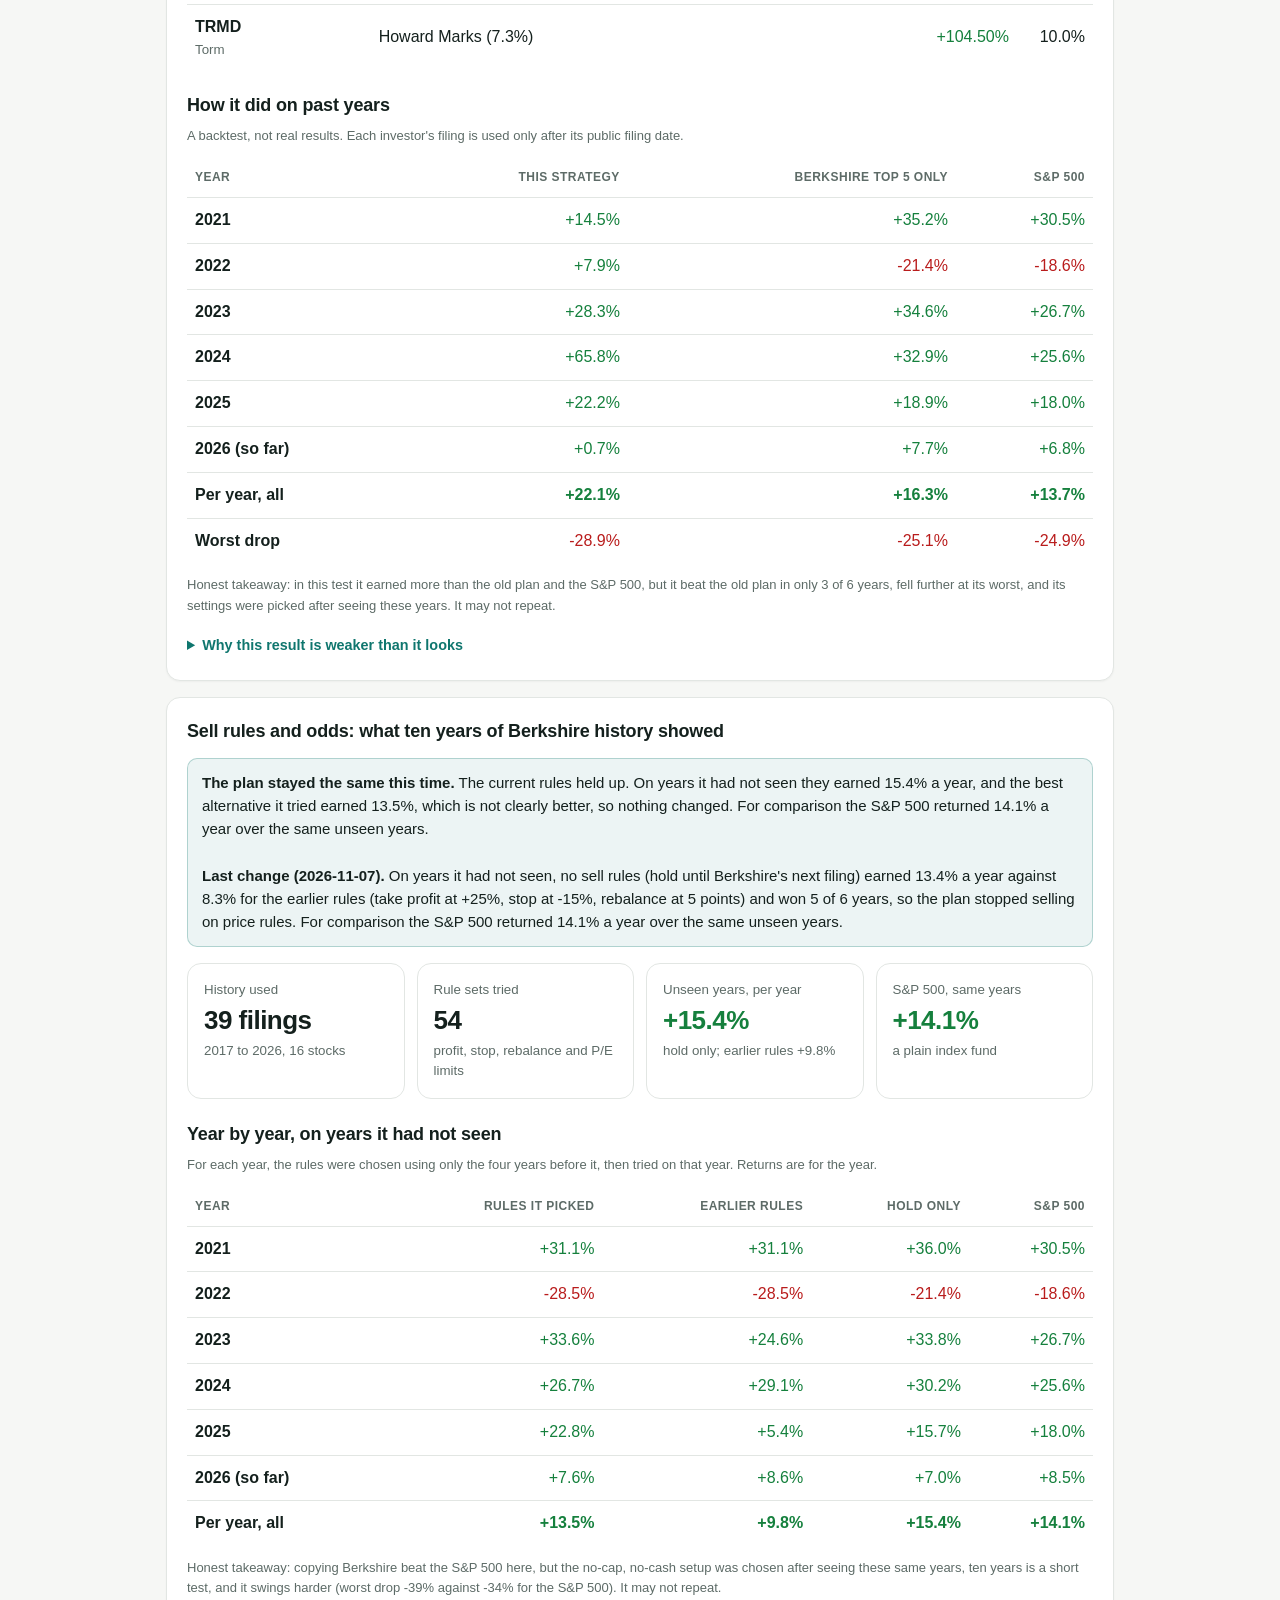
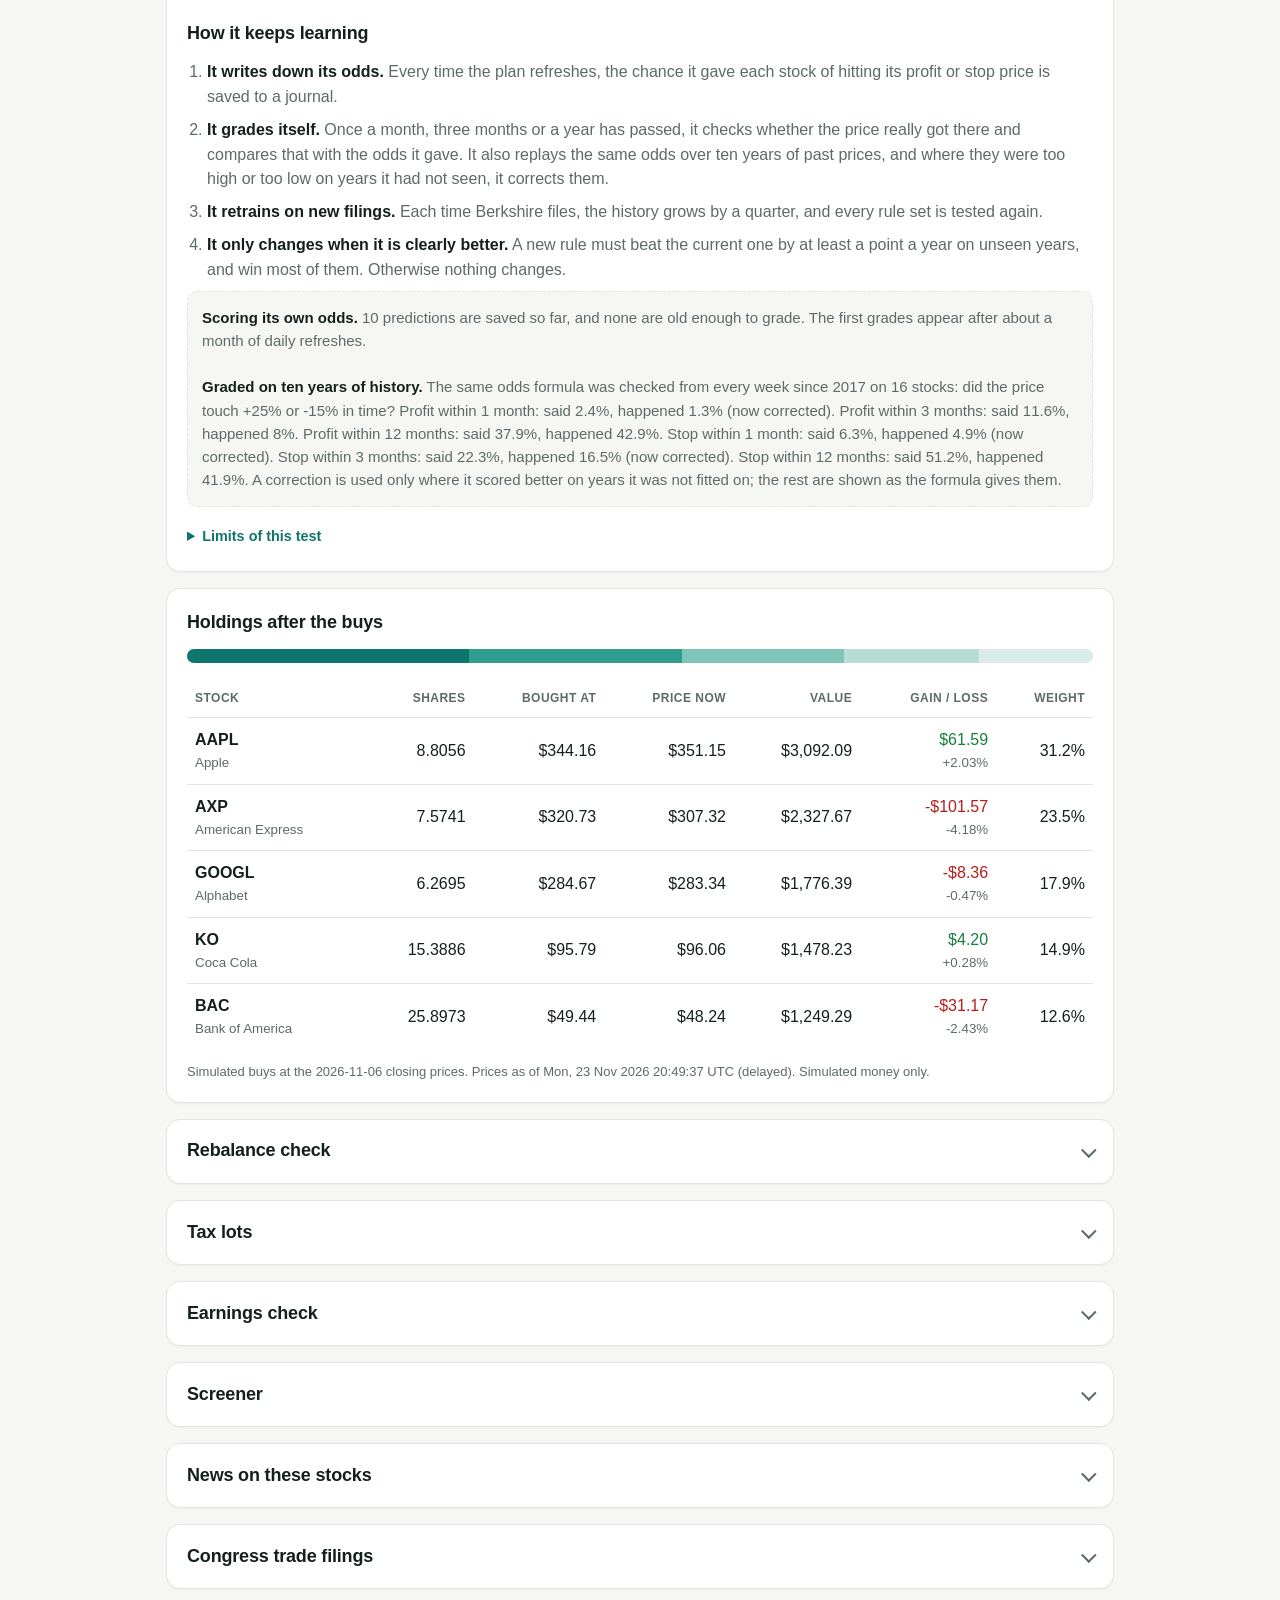
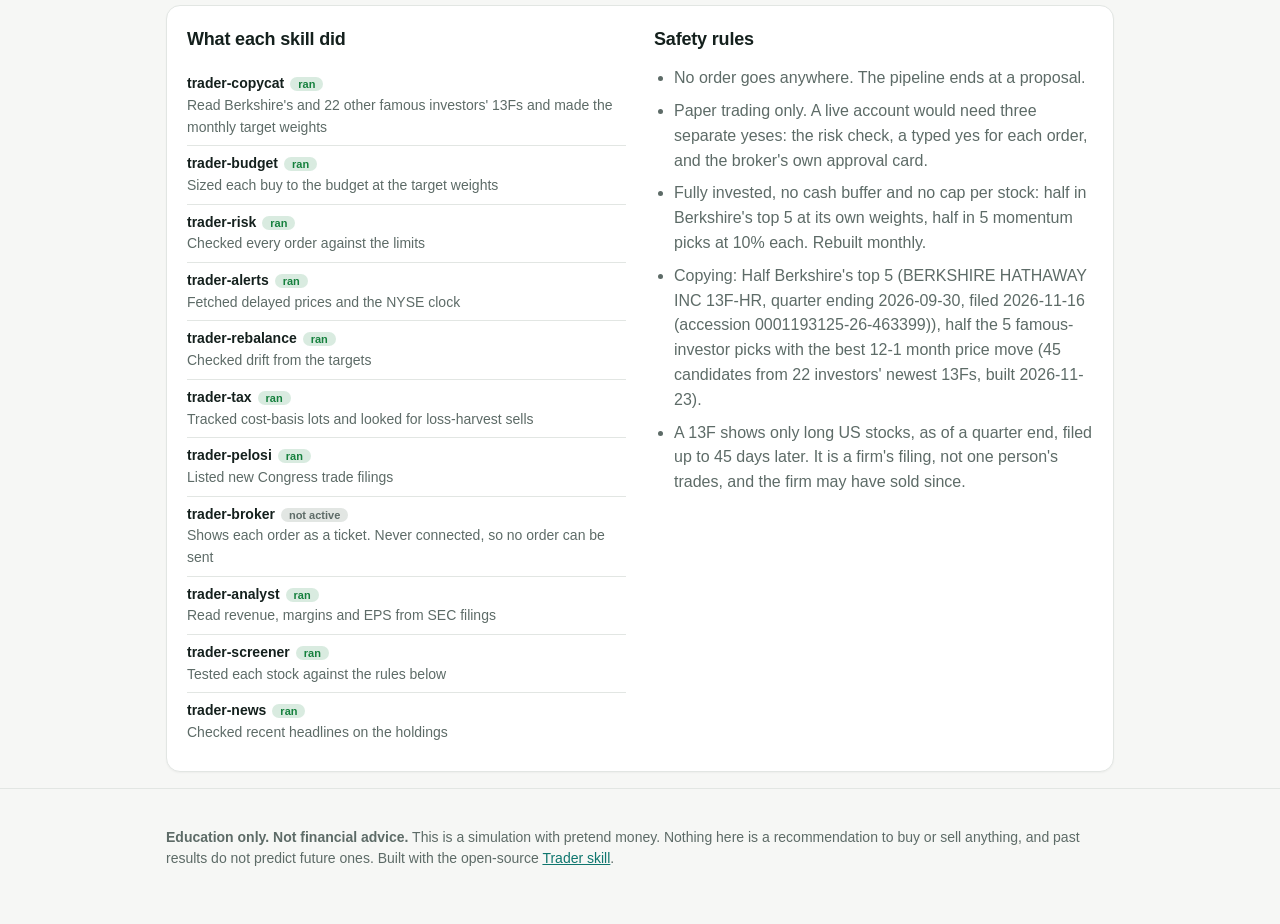
==== commit c911efa1: "Switch strategy: half Berkshire's top 5, half famous investors' momentum picks, rebuilt monthly - sc" ====
--- a/index.html
+++ b/index.html
@@ -11,7 +11,7 @@
 <body>
 <header class="top"><div class="wrap bar">
   <a class="brand" href="/">PowerBand <span>Paper Trader</span></a>
-  <nav class="nav" aria-label="Sections"><a href="#plan">Plan</a><a href="#outlook">Exit plan</a><a href="#learning">Learning</a><a href="#holdings-sec">Holdings</a><a href="#research">Research</a><a href="#safety">Safety</a></nav>
+  <nav class="nav" aria-label="Sections"><a href="#plan">Plan</a><a href="#outlook">Exit plan</a><a href="#strategy">Strategy</a><a href="#learning">Learning</a><a href="#holdings-sec">Holdings</a><a href="#research">Research</a><a href="#safety">Safety</a></nav>
   <span class="pill">Simulation · no real money</span>
 </div></header>
 
@@ -24,7 +24,7 @@
   </section>
   <section class="hero">
     <h1>Today's plan: what the skills would do</h1>
-    <p class="lead">Eleven open-source skills copy Berkshire Hathaway's public SEC filing, size every trade to a budget, check it against risk rules, and propose orders. On this page you can see all of it. <b>Nothing is ever placed.</b></p>
+    <p class="lead">Eleven open-source skills read public SEC filings and build a portfolio from them: half Berkshire Hathaway's top 5 stocks, half the 5 stocks famous investors are betting most on that have risen most over the past year. They size every trade to a budget, check it against risk rules, and propose orders. On this page you can see all of it. <b>Nothing is ever placed.</b></p>
     <p class="status" id="status"></p>
   </section>
 
@@ -49,7 +49,19 @@
     <ol class="steps" id="when"></ol>
   </section>
 
-  <section class="panel" id="learning"><h2>What the model learned from ten years of history</h2>
+  <section class="panel" id="strategy"><h2>The strategy</h2>
+    <ul class="notes" id="srules"></ul>
+    <h2 class="sub">This month's momentum picks</h2>
+    <p class="fine top0">Each comes from one or more famous investors' 3 biggest holdings. "Move" is the price change from 12 months ago to 1 month ago.</p>
+    <div class="tablewrap"><table id="spicks"><thead><tr><th>Stock</th><th>Held by</th><th class="n">Move</th><th class="n">Target</th></tr></thead><tbody></tbody></table></div>
+    <h2 class="sub">How it did on past years</h2>
+    <p class="fine top0">A backtest, not real results. Each investor's filing is used only after its public filing date.</p>
+    <div class="tablewrap"><table id="syears"><thead><tr><th>Year</th><th class="n">This strategy</th><th class="n">Berkshire top 5 only</th><th class="n">S&amp;P 500</th></tr></thead><tbody></tbody></table></div>
+    <p class="fine" id="stake"></p>
+    <details class="inner"><summary>Why this result is weaker than it looks</summary><ul class="notes" id="scav"></ul></details>
+  </section>
+
+  <section class="panel" id="learning"><h2>Sell rules and odds: what ten years of Berkshire history showed</h2>
     <div class="note" id="ldecision"></div>
     <div class="cards" id="lcards"></div>
     <h2 class="sub">Year by year, on years it had not seen</h2>
@@ -109,9 +121,9 @@
       <ul class="notes">
         <li>No order goes anywhere. The pipeline ends at a proposal.</li>
         <li>Paper trading only. A live account would need three separate yeses: the risk check, a typed yes for each order, and the broker's own approval card.</li>
-        <li>Fully invested at Berkshire's own weights among its top 5: no cash buffer and no cap per stock. Tested over ten years, this earned more than holding 10% cash with a 25% cap, with bigger swings.</li>
+        <li>Fully invested, no cash buffer and no cap per stock: half in Berkshire's top 5 at its own weights, half in 5 momentum picks at 10% each. Rebuilt monthly.</li>
         <li id="srcnote"></li>
-        <li>A 13F shows only long US stocks, as of a quarter end, filed up to 45 days later. It is a firm's filing, not Warren Buffett's personal trades.</li>
+        <li>A 13F shows only long US stocks, as of a quarter end, filed up to 45 days later. It is a firm's filing, not one person's trades, and the firm may have sold since.</li>
       </ul></div>
   </section>
 </main>
